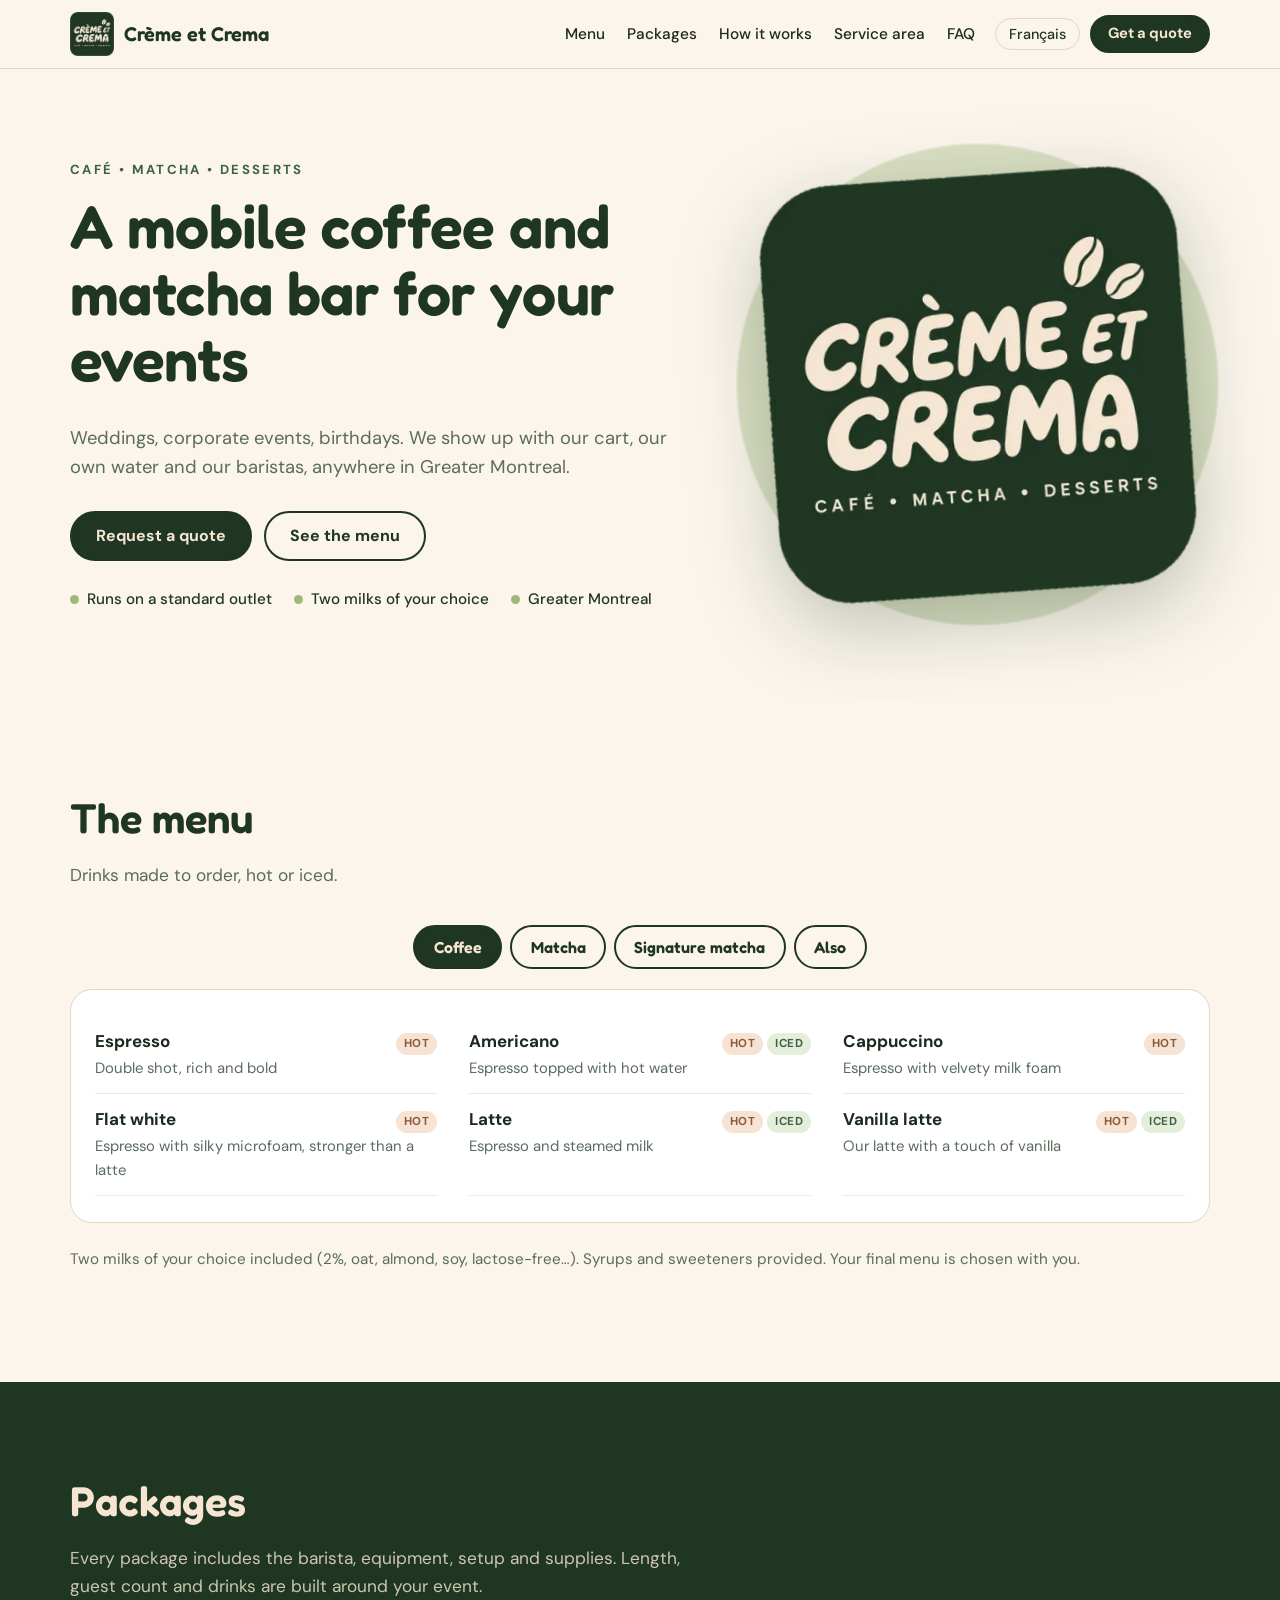
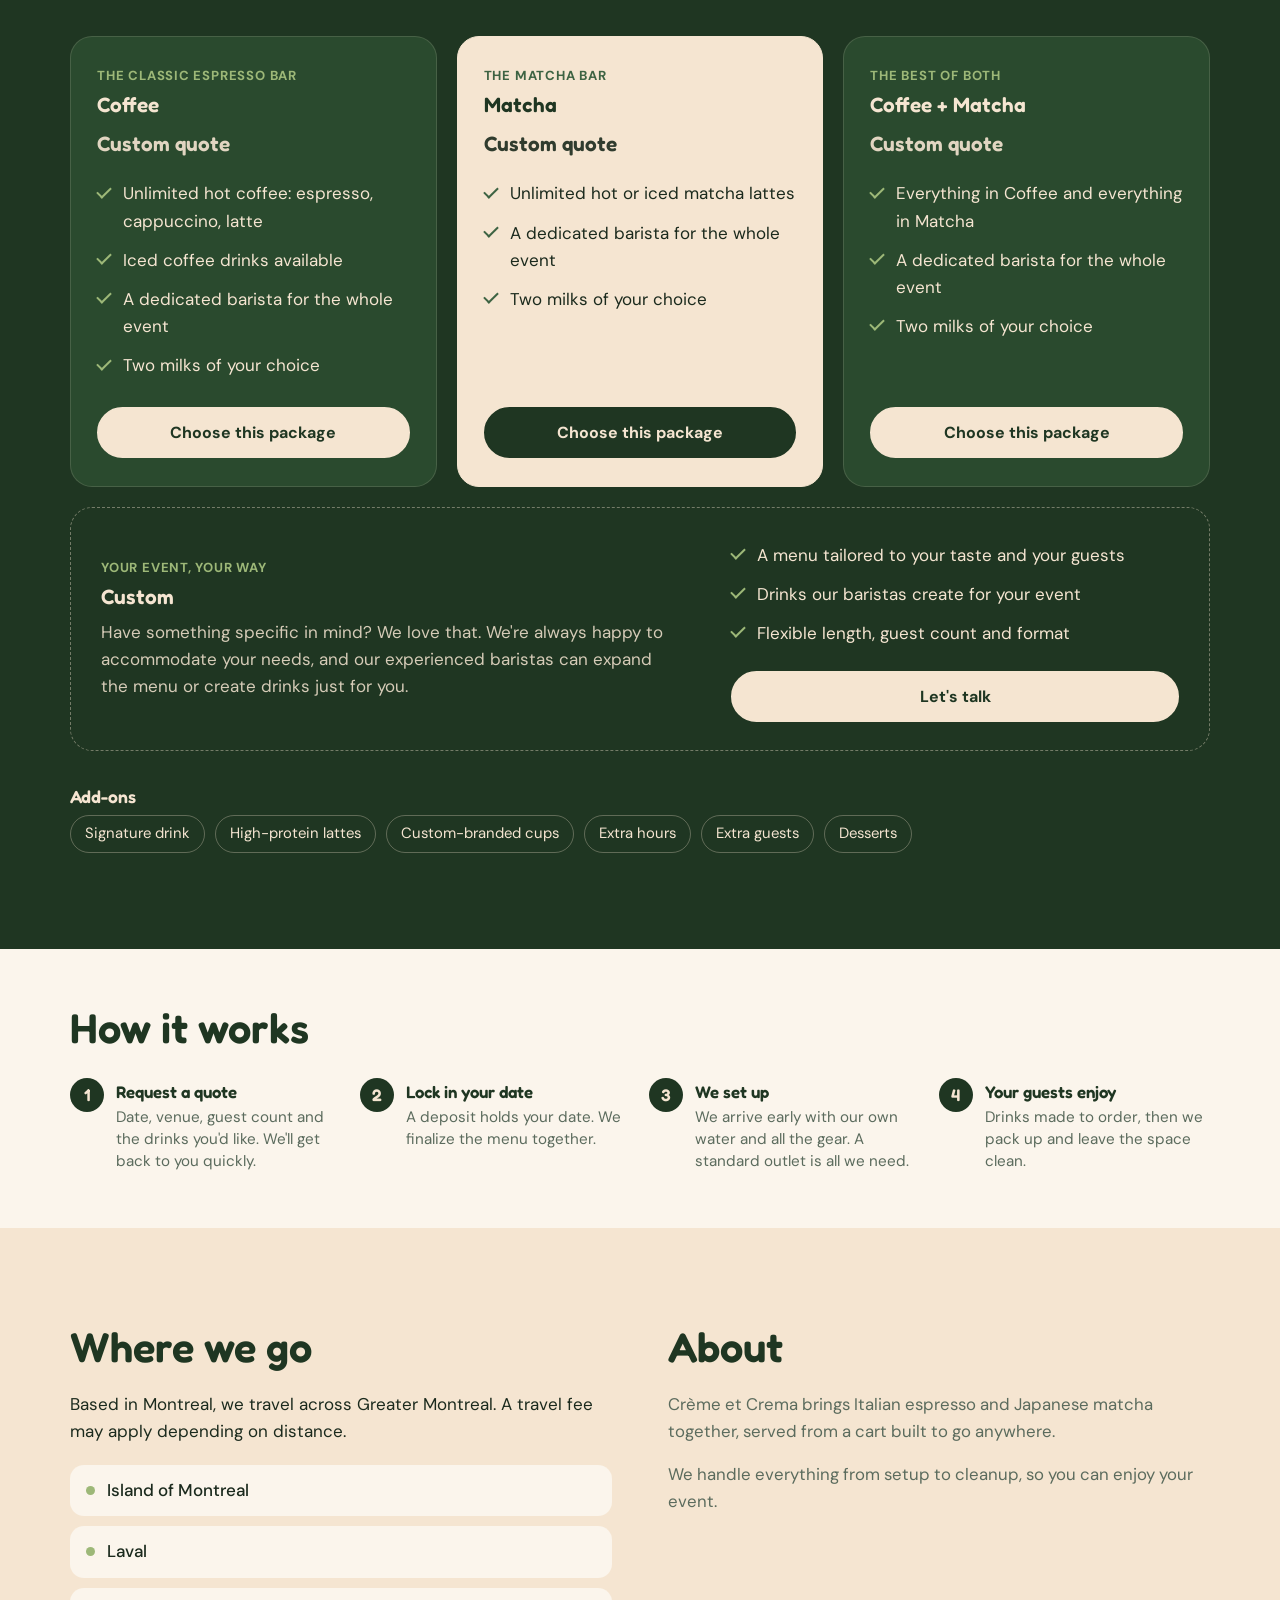
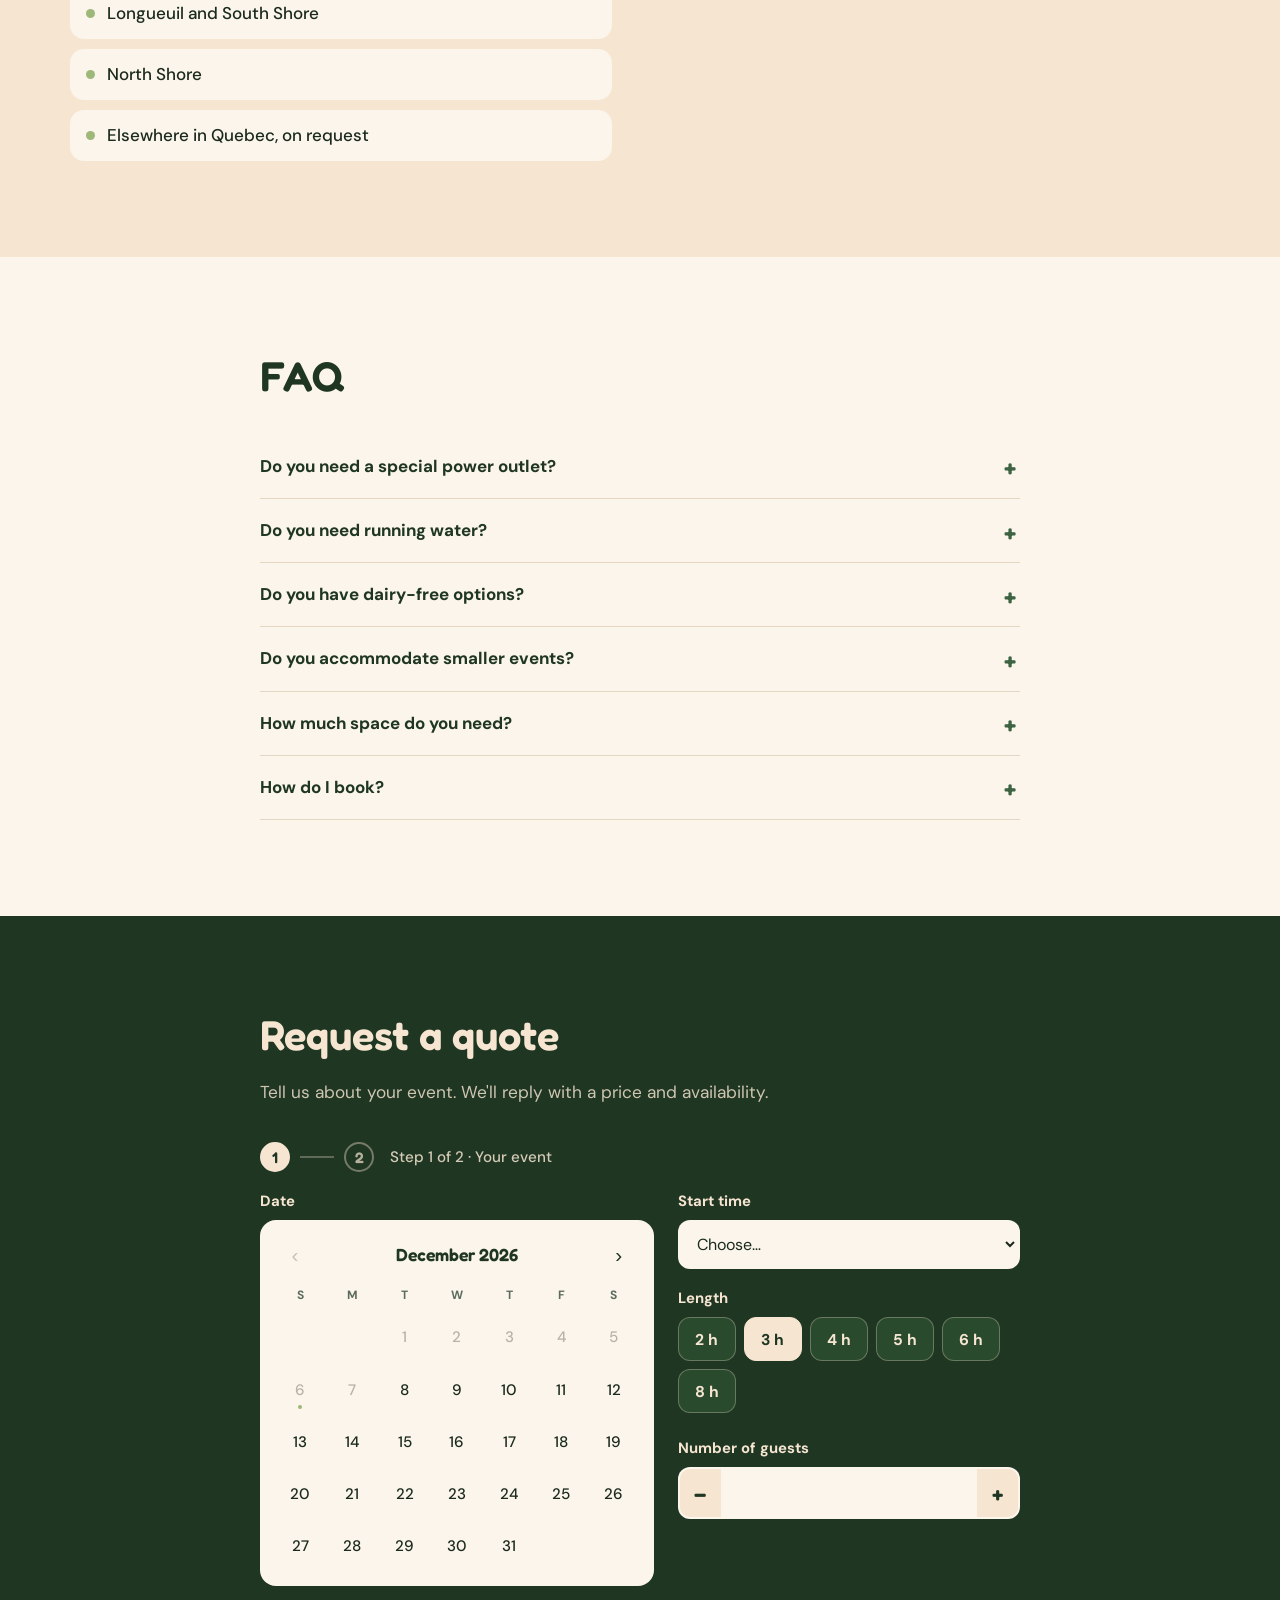
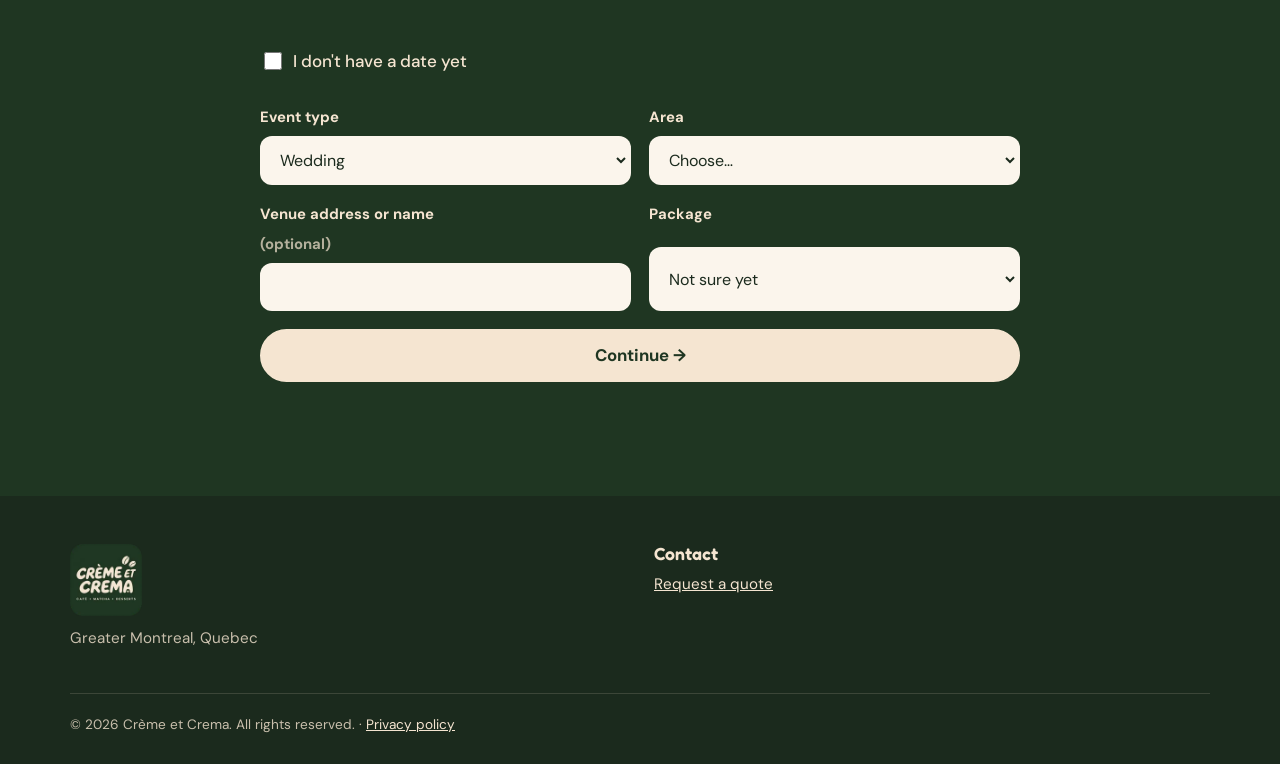
==== en/index.html @ 8514e706 "Crème et Crema website (source 9ebf425)" ====
<!doctype html>
<html lang="en" translate="no"><head>
  <meta charset="utf-8">
  <meta name="google" content="notranslate">
  <meta name="viewport" content="width=device-width, initial-scale=1">
  <title>Mobile Coffee &amp; Matcha Catering Montreal | Crème et Crema</title>
  <meta name="description" content="Mobile coffee and matcha bar for weddings, corporate events and parties across Greater Montreal.">
  <meta name="theme-color" content="#1F3622">
  <link rel="icon" type="image/png" href="../assets/img/favicon.png">
  <link rel="apple-touch-icon" href="../assets/img/apple-touch-icon.png">
  <link rel="manifest" href="../site.webmanifest">
  <!-- seo:start (filled in by tools/build.mjs) -->
  <link rel="canonical" href="https://cremeetcrema.ca/en/">
  <link rel="alternate" hreflang="fr-CA" href="https://cremeetcrema.ca/">
  <link rel="alternate" hreflang="en-CA" href="https://cremeetcrema.ca/en/">
  <link rel="alternate" hreflang="x-default" href="https://cremeetcrema.ca/">
  <meta property="og:type" content="website">
  <meta property="og:site_name" content="Crème et Crema">
  <meta property="og:url" content="https://cremeetcrema.ca/en/">
  <meta property="og:title" content="Mobile Coffee &amp; Matcha Catering Montreal | Crème et Crema">
  <meta property="og:description" content="Mobile coffee and matcha bar for weddings, corporate events and parties across Greater Montreal.">
  <meta property="og:image" content="https://cremeetcrema.ca/assets/img/og-image.jpg">
  <meta property="og:locale" content="en_CA">
  <meta property="og:locale:alternate" content="fr_CA">
  <meta name="twitter:card" content="summary_large_image">
  <script type="application/ld+json">{"@context":"https://schema.org","@type":"FoodEstablishment","name":"Crème et Crema","url":"https://cremeetcrema.ca/en/","logo":"https://cremeetcrema.ca/assets/img/logo-512.png","image":"https://cremeetcrema.ca/assets/img/og-image.jpg","description":"Mobile coffee and matcha bar for weddings, corporate events and parties across Greater Montreal.","servesCuisine":["Coffee","Matcha"],"areaServed":{"@type":"City","name":"Montréal"},"inLanguage":"en-CA"}</script>
  <!-- seo:end -->
  <link rel="preconnect" href="https://fonts.googleapis.com">
  <link rel="preconnect" href="https://fonts.gstatic.com" crossorigin="">
  <link href="https://fonts.googleapis.com/css2?family=Fredoka:wght@500;600;700&amp;family=DM+Sans:opsz,wght@9..40,400;9..40,500;9..40,700&amp;display=swap" rel="stylesheet">
  <link rel="stylesheet" href="../assets/css/style.css?v=20261108-8">
</head>
<body>
  <a class="skip" href="#main" data-i18n="skip">Skip to content</a>

  <header class="site-header" id="top">
    <div class="wrap header-inner">
      <a href="#top" class="brand" aria-label="Crème et Crema">
        <img src="../assets/img/logo-96.webp" alt="" width="44" height="44">
        <span class="brand-name">Crème et Crema</span>
      </a>
      <nav class="nav" id="nav" aria-label="Navigation">
        <a href="#menu" data-i18n="nav.menu">Menu</a>
        <a href="#forfaits" data-i18n="nav.packages">Packages</a>
        <a href="#fonctionnement" data-i18n="nav.how">How it works</a>
        <a href="#secteurs" data-i18n="nav.area">Service area</a>
        <a href="#faq" data-i18n="nav.faq">FAQ</a>
      </nav>
      <div class="header-actions">
        <a class="lang-btn" id="langBtn" href="../" hreflang="fr" lang="fr" data-i18n="lang.switch">Français</a>
        <a href="#soumission" class="btn btn-small" data-i18n="nav.quote">Get a quote</a>
        <button class="nav-toggle" type="button" id="navToggle" aria-expanded="false" aria-controls="nav">
          <span class="sr" data-i18n="nav.open">Open menu</span>
          <span class="bar"></span><span class="bar"></span><span class="bar"></span>
        </button>
      </div>
    </div>
  </header>

  <main id="main">
    <section class="hero">
      <div class="wrap hero-inner">
        <div class="hero-copy">
          <p class="eyebrow" data-i18n="hero.eyebrow">Café • Matcha • Desserts</p>
          <h1 data-i18n="hero.title">A mobile coffee and matcha bar for your events</h1>
          <p class="lead" data-i18n="hero.lead">Weddings, corporate events, birthdays. We show up with our cart, our own water and our baristas, anywhere in Greater Montreal.</p>
          <div class="hero-ctas">
            <a href="#soumission" class="btn" data-i18n="hero.cta">Request a quote</a>
            <a href="#menu" class="btn btn-ghost" data-i18n="hero.cta2">See the menu</a>
          </div>
          <ul class="badges">
            <li><span class="dot" aria-hidden="true"></span><span data-i18n="hero.b1">Runs on a standard outlet</span></li>
            <li><span class="dot" aria-hidden="true"></span><span data-i18n="hero.b2">Two milks of your choice</span></li>
            <li><span class="dot" aria-hidden="true"></span><span data-i18n="hero.b3">Greater Montreal</span></li>
          </ul>
        </div>
        <div class="hero-art" aria-hidden="true">
          <div class="halo"></div>
          <img src="../assets/img/logo-840.webp" srcset="../assets/img/logo-480.webp 480w, ../assets/img/logo-840.webp 840w" sizes="(max-width: 820px) 60vw, 420px" alt="" width="420" height="420" fetchpriority="high">
        </div>
      </div>
    </section>

    <section class="section" id="menu">
      <div class="wrap">
        <header class="section-head">
          <h2 data-i18n="menu.title">The menu</h2>
          <p data-i18n="menu.lead">Drinks made to order, hot or iced.</p>
        </header>
        <div class="tabs" id="menuTabs" role="tablist" aria-label="Menu categories"><button type="button" class="tab active" role="tab" id="tab-coffee" aria-selected="true" aria-controls="panel-coffee" tabindex="0">Coffee</button><button type="button" class="tab" role="tab" id="tab-matcha" aria-selected="false" aria-controls="panel-matcha" tabindex="-1">Matcha</button><button type="button" class="tab" role="tab" id="tab-signature" aria-selected="false" aria-controls="panel-signature" tabindex="-1">Signature matcha</button><button type="button" class="tab" role="tab" id="tab-more" aria-selected="false" aria-controls="panel-more" tabindex="-1">Also</button></div>
        <div class="menu-grid" id="menuGrid"><div class="menu-card panel" id="panel-coffee" role="tabpanel" aria-labelledby="tab-coffee"><ul><li><div class="item-top"><span class="item-name">Espresso</span><span class="tags"><span class="tag tag-hot">Hot</span></span></div><p class="item-desc">Double shot, rich and bold</p></li><li><div class="item-top"><span class="item-name">Americano</span><span class="tags"><span class="tag tag-hot">Hot</span><span class="tag tag-iced">Iced</span></span></div><p class="item-desc">Espresso topped with hot water</p></li><li><div class="item-top"><span class="item-name">Cappuccino</span><span class="tags"><span class="tag tag-hot">Hot</span></span></div><p class="item-desc">Espresso with velvety milk foam</p></li><li><div class="item-top"><span class="item-name">Flat white</span><span class="tags"><span class="tag tag-hot">Hot</span></span></div><p class="item-desc">Espresso with silky microfoam, stronger than a latte</p></li><li><div class="item-top"><span class="item-name">Latte</span><span class="tags"><span class="tag tag-hot">Hot</span><span class="tag tag-iced">Iced</span></span></div><p class="item-desc">Espresso and steamed milk</p></li><li><div class="item-top"><span class="item-name">Vanilla latte</span><span class="tags"><span class="tag tag-hot">Hot</span><span class="tag tag-iced">Iced</span></span></div><p class="item-desc">Our latte with a touch of vanilla</p></li></ul></div><div class="menu-card panel" id="panel-matcha" role="tabpanel" aria-labelledby="tab-matcha" hidden=""><ul><li><div class="item-top"><span class="item-name">Traditional matcha</span><span class="tags"><span class="tag tag-hot">Hot</span></span></div><p class="item-desc">Whisked with a bamboo chasen, no milk</p></li><li><div class="item-top"><span class="item-name">Matcha latte</span><span class="tags"><span class="tag tag-hot">Hot</span><span class="tag tag-iced">Iced</span></span></div><p class="item-desc">Whisked matcha with your choice of milk</p></li></ul></div><div class="menu-card signature panel" id="panel-signature" role="tabpanel" aria-labelledby="tab-signature" hidden=""><ul><li><div class="item-top"><span class="item-name">Strawberry matcha</span><span class="tags"><span class="tag tag-iced">Iced</span></span></div><p class="item-desc">House strawberry purée, milk and matcha in layers</p></li><li><div class="item-top"><span class="item-name">Maple sea salt</span><span class="tags"><span class="tag tag-hot">Hot</span><span class="tag tag-iced">Iced</span></span></div><p class="item-desc">Quebec maple syrup and a pinch of fleur de sel</p></li><li><div class="item-top"><span class="item-name">Vanilla matcha</span><span class="tags"><span class="tag tag-iced">Iced</span></span></div><p class="item-desc">Soft and creamy</p></li><li><div class="item-top"><span class="item-name">Coconut matcha</span><span class="tags"><span class="tag tag-iced">Iced</span></span></div><p class="item-desc">A tropical twist</p></li></ul></div><div class="menu-card panel" id="panel-more" role="tabpanel" aria-labelledby="tab-more" hidden=""><ul><li><div class="item-top"><span class="item-name">Teas</span><span class="tags"><span class="tag tag-hot">Hot</span></span></div><p class="item-desc">A selection of teas and herbal teas</p></li><li><div class="item-top"><span class="item-name">Hot chocolate</span><span class="tags"><span class="tag tag-hot">Hot</span></span></div><p class="item-desc">For kids and grown-ups</p></li><li><div class="item-top"><span class="item-name">Desserts</span><span class="tags"></span></div><p class="item-desc">Seasonal sweet bites, on request</p></li></ul></div></div>
        <p class="note" id="menuNote">Two milks of your choice included (2%, oat, almond, soy, lactose-free…). Syrups and sweeteners provided. Your final menu is chosen with you.</p>
        <noscript><p class="note" data-i18n="noscript">Activez JavaScript pour voir le menu et le formulaire.</p></noscript>
      </div>
    </section>

    <section class="section section-green" id="forfaits">
      <div class="wrap">
        <header class="section-head">
          <h2 data-i18n="packages.title">Packages</h2>
          <p id="packagesLead">Every package includes the barista, equipment, setup and supplies. Length, guest count and drinks are built around your event.</p>
        </header>
        <div class="packages" id="packages"><article class="package"><p class="tagline">The classic espresso bar</p><h3>Coffee</h3><p class="price price-quote">Custom quote</p><ul><li>Unlimited hot coffee: espresso, cappuccino, latte</li><li>Iced coffee drinks available</li><li>A dedicated barista for the whole event</li><li>Two milks of your choice</li></ul><a class="btn" href="#soumission" data-package="coffee">Choose this package</a></article><article class="package featured"><p class="tagline">The matcha bar</p><h3>Matcha</h3><p class="price price-quote">Custom quote</p><ul><li>Unlimited hot or iced matcha lattes</li><li>A dedicated barista for the whole event</li><li>Two milks of your choice</li></ul><a class="btn" href="#soumission" data-package="matcha">Choose this package</a></article><article class="package"><p class="tagline">The best of both</p><h3>Coffee + Matcha</h3><p class="price price-quote">Custom quote</p><ul><li>Everything in Coffee and everything in Matcha</li><li>A dedicated barista for the whole event</li><li>Two milks of your choice</li></ul><a class="btn" href="#soumission" data-package="both">Choose this package</a></article></div>
        <div class="pkg-dots" id="pkgDots"><button type="button" class="dot-btn active" aria-label="Package 1"></button><button type="button" class="dot-btn" aria-label="Package 2"></button><button type="button" class="dot-btn" aria-label="Package 3"></button></div>
        <div id="pkgCustom"><article class="package-custom"><div class="pc-text"><p class="tagline">Your event, your way</p><h3>Custom</h3><p class="pkg-desc">Have something specific in mind? We love that. We're always happy to accommodate your needs, and our experienced baristas can expand the menu or create drinks just for you.</p></div><div class="pc-side"><ul><li>A menu tailored to your taste and your guests</li><li>Drinks our baristas create for your event</li><li>Flexible length, guest count and format</li></ul><a class="btn" href="#soumission" data-package="custom">Let's talk</a></div></article></div>
        <div class="extras">
          <h3 data-i18n="packages.extras">Add-ons</h3>
          <ul id="extras"><li>Signature drink</li><li>High-protein lattes</li><li>Custom-branded cups</li><li>Extra hours</li><li>Extra guests</li><li>Desserts</li></ul>
        </div>
      </div>
    </section>

    <section class="section" id="fonctionnement">
      <div class="wrap">
        <header class="section-head"><h2 data-i18n="how.title">How it works</h2></header>
        <ol class="steps" id="steps"><li><h3>Request a quote</h3><p>Date, venue, guest count and the drinks you'd like. We'll get back to you quickly.</p></li><li><h3>Lock in your date</h3><p>A deposit holds your date. We finalize the menu together.</p></li><li><h3>We set up</h3><p>We arrive early with our own water and all the gear. A standard outlet is all we need.</p></li><li><h3>Your guests enjoy</h3><p>Drinks made to order, then we pack up and leave the space clean.</p></li></ol>
      </div>
    </section>

    <section class="section section-soft" id="galerie" hidden="">
      <div class="wrap">
        <header class="section-head" id="galleryHead"></header>
        <div class="gallery" id="gallery"></div>
      </div>
    </section>

    <section class="section section-soft" id="secteurs">
      <div class="wrap two-col">
        <div>
          <h2 data-i18n="area.title">Where we go</h2>
          <p data-i18n="area.lead">Based in Montreal, we travel across Greater Montreal. A travel fee may apply depending on distance.</p>
          <ul class="areas" id="areas"><li><span class="dot" aria-hidden="true"></span><span>Island of Montreal</span></li><li><span class="dot" aria-hidden="true"></span><span>Laval</span></li><li><span class="dot" aria-hidden="true"></span><span>Longueuil and South Shore</span></li><li><span class="dot" aria-hidden="true"></span><span>North Shore</span></li><li><span class="dot" aria-hidden="true"></span><span>Elsewhere in Quebec, on request</span></li></ul>
        </div>
        <div class="about">
          <h2 data-i18n="about.title">About</h2>
          <p data-i18n="about.p1">Crème et Crema brings Italian espresso and Japanese matcha together, served from a cart built to go anywhere.</p>
          <p data-i18n="about.p2">We handle everything from setup to cleanup, so you can enjoy your event.</p>
        </div>
      </div>
    </section>

    <section class="section" id="faq">
      <div class="wrap narrow">
        <header class="section-head"><h2 data-i18n="faq.title">FAQ</h2></header>
        <div class="faq" id="faqList"><details><summary>Do you need a special power outlet?</summary><p>No. Our cart runs on a standard 120 V outlet. We bring our own heavy-duty extension cord.</p></details><details><summary>Do you need running water?</summary><p>No. We bring our own water and take our wastewater with us.</p></details><details><summary>Do you have dairy-free options?</summary><p>Yes. You choose your milks, and we can accommodate any type of milk based on your preferences (oat, almond, soy, lactose-free…).</p></details><details><summary>Do you accommodate smaller events?</summary><p>Absolutely! Whether it's an intimate gathering or a large celebration, we'd love to hear about it. Every event is quoted individually based on your needs, and minimum booking charges may apply.</p></details><details><summary>How much space do you need?</summary><p>A small spot indoors or under cover, near an outlet. We confirm the details with you before the event.</p></details><details><summary>How do I book?</summary><p>Fill out the quote form. A deposit confirms your date.</p></details></div>
      </div>
    </section>

    <section class="section section-green" id="soumission">
      <div class="wrap narrow">
        <header class="section-head">
          <h2 data-i18n="quote.title">Request a quote</h2>
          <p data-i18n="quote.lead">Tell us about your event. We'll reply with a price and availability.</p>
        </header>

        <form class="quote" id="quoteForm" novalidate="">
          <input type="text" name="_gotcha" class="hp" tabindex="-1" autocomplete="off" aria-hidden="true">

          <div class="form-steps" aria-hidden="true">
            <span class="fs-dot active" data-for="1">1</span><span class="fs-line"></span><span class="fs-dot" data-for="2">2</span>
            <span class="fs-label" id="stepLabel">Step 1 of 2 · Your event</span>
          </div>

          <div class="form-step" data-step="1">
            <div class="when">
              <div class="field">
                <span id="calLabel" data-i18n="f.date">Date</span>
                <div class="cal" id="cal" role="group" aria-labelledby="calLabel"><div class="cal-head"><button type="button" class="cal-nav" aria-label="Previous month" disabled="">‹</button><span class="cal-title" aria-live="polite">November 2026</span><button type="button" class="cal-nav" aria-label="Next month">›</button></div><div class="cal-grid"><span class="cal-dow" aria-hidden="true">S</span><span class="cal-dow" aria-hidden="true">M</span><span class="cal-dow" aria-hidden="true">T</span><span class="cal-dow" aria-hidden="true">W</span><span class="cal-dow" aria-hidden="true">T</span><span class="cal-dow" aria-hidden="true">F</span><span class="cal-dow" aria-hidden="true">S</span><button type="button" class="cal-day" data-date="2026-11-01" aria-label="Sunday, November 1, 2026" disabled="">1</button><button type="button" class="cal-day" data-date="2026-11-02" aria-label="Monday, November 2, 2026" disabled="">2</button><button type="button" class="cal-day" data-date="2026-11-03" aria-label="Tuesday, November 3, 2026" disabled="">3</button><button type="button" class="cal-day" data-date="2026-11-04" aria-label="Wednesday, November 4, 2026" disabled="">4</button><button type="button" class="cal-day" data-date="2026-11-05" aria-label="Thursday, November 5, 2026" disabled="">5</button><button type="button" class="cal-day" data-date="2026-11-06" aria-label="Friday, November 6, 2026" disabled="">6</button><button type="button" class="cal-day" data-date="2026-11-07" aria-label="Saturday, November 7, 2026" disabled="">7</button><button type="button" class="cal-day today" data-date="2026-11-08" aria-label="Sunday, November 8, 2026" disabled="">8</button><button type="button" class="cal-day" data-date="2026-11-09" aria-label="Monday, November 9, 2026" disabled="">9</button><button type="button" class="cal-day" data-date="2026-11-10" aria-label="Tuesday, November 10, 2026">10</button><button type="button" class="cal-day" data-date="2026-11-11" aria-label="Wednesday, November 11, 2026">11</button><button type="button" class="cal-day" data-date="2026-11-12" aria-label="Thursday, November 12, 2026">12</button><button type="button" class="cal-day" data-date="2026-11-13" aria-label="Friday, November 13, 2026">13</button><button type="button" class="cal-day" data-date="2026-11-14" aria-label="Saturday, November 14, 2026">14</button><button type="button" class="cal-day" data-date="2026-11-15" aria-label="Sunday, November 15, 2026">15</button><button type="button" class="cal-day" data-date="2026-11-16" aria-label="Monday, November 16, 2026">16</button><button type="button" class="cal-day" data-date="2026-11-17" aria-label="Tuesday, November 17, 2026">17</button><button type="button" class="cal-day" data-date="2026-11-18" aria-label="Wednesday, November 18, 2026">18</button><button type="button" class="cal-day" data-date="2026-11-19" aria-label="Thursday, November 19, 2026">19</button><button type="button" class="cal-day" data-date="2026-11-20" aria-label="Friday, November 20, 2026">20</button><button type="button" class="cal-day" data-date="2026-11-21" aria-label="Saturday, November 21, 2026">21</button><button type="button" class="cal-day" data-date="2026-11-22" aria-label="Sunday, November 22, 2026">22</button><button type="button" class="cal-day" data-date="2026-11-23" aria-label="Monday, November 23, 2026">23</button><button type="button" class="cal-day" data-date="2026-11-24" aria-label="Tuesday, November 24, 2026">24</button><button type="button" class="cal-day" data-date="2026-11-25" aria-label="Wednesday, November 25, 2026">25</button><button type="button" class="cal-day" data-date="2026-11-26" aria-label="Thursday, November 26, 2026">26</button><button type="button" class="cal-day" data-date="2026-11-27" aria-label="Friday, November 27, 2026">27</button><button type="button" class="cal-day" data-date="2026-11-28" aria-label="Saturday, November 28, 2026">28</button><button type="button" class="cal-day" data-date="2026-11-29" aria-label="Sunday, November 29, 2026">29</button><button type="button" class="cal-day" data-date="2026-11-30" aria-label="Monday, November 30, 2026">30</button></div></div>
                <input type="hidden" name="date" value="">
                <p class="cal-picked" id="datePicked" aria-live="polite"></p>
                <label class="check-inline"><input type="checkbox" name="noDate" id="noDate"> <span data-i18n="f.nodate">I don't have a date yet</span></label>
              </div>
              <div class="when-side">
                <label class="field"><span data-i18n="f.time">Start time</span>
                  <select name="time" id="timeSelect" required=""><option value="">Choose…</option><option value="07:00">7:00 a.m.</option><option value="07:30">7:30 a.m.</option><option value="08:00">8:00 a.m.</option><option value="08:30">8:30 a.m.</option><option value="09:00">9:00 a.m.</option><option value="09:30">9:30 a.m.</option><option value="10:00">10:00 a.m.</option><option value="10:30">10:30 a.m.</option><option value="11:00">11:00 a.m.</option><option value="11:30">11:30 a.m.</option><option value="12:00">12:00 p.m.</option><option value="12:30">12:30 p.m.</option><option value="13:00">1:00 p.m.</option><option value="13:30">1:30 p.m.</option><option value="14:00">2:00 p.m.</option><option value="14:30">2:30 p.m.</option><option value="15:00">3:00 p.m.</option><option value="15:30">3:30 p.m.</option><option value="16:00">4:00 p.m.</option><option value="16:30">4:30 p.m.</option><option value="17:00">5:00 p.m.</option><option value="17:30">5:30 p.m.</option><option value="18:00">6:00 p.m.</option><option value="18:30">6:30 p.m.</option><option value="19:00">7:00 p.m.</option><option value="19:30">7:30 p.m.</option><option value="20:00">8:00 p.m.</option><option value="20:30">8:30 p.m.</option><option value="21:00">9:00 p.m.</option></select></label>
                <div class="field"><span id="hoursLabel" data-i18n="f.hours">Length</span>
                  <div class="seg" id="hoursChips" role="radiogroup" aria-labelledby="hoursLabel"><button type="button" role="radio" aria-checked="false">2 h</button><button type="button" role="radio" aria-checked="true">3 h</button><button type="button" role="radio" aria-checked="false">4 h</button><button type="button" role="radio" aria-checked="false">5 h</button><button type="button" role="radio" aria-checked="false">6 h</button><button type="button" role="radio" aria-checked="false">8 h</button></div>
                  <input type="hidden" name="hours" value="3">
                  <small class="hint" id="hoursHint"></small></div>
                <div class="field"><span id="guestsLabel" data-i18n="f.guests">Number of guests</span>
                  <div class="stepper">
                    <button type="button" class="step" data-step="-5" data-i18n-aria="f.guests.less" aria-label="Remove 5 guests">−</button>
                    <input name="guests" type="number" min="1" max="2000" inputmode="numeric" aria-labelledby="guestsLabel" required="">
                    <button type="button" class="step" data-step="5" data-i18n-aria="f.guests.more" aria-label="Add 5 guests">+</button>
                  </div>
                  <small class="hint" id="guestsHint"></small></div>
              </div>
            </div>

            <div class="grid-2">
              <label class="field"><span data-i18n="f.type">Event type</span>
                <select name="eventType" required="">
                  <option value="wedding" data-i18n="f.type.wedding">Wedding</option>
                  <option value="corporate" data-i18n="f.type.corporate">Corporate</option>
                  <option value="birthday" data-i18n="f.type.birthday">Birthday</option>
                  <option value="shower" data-i18n="f.type.shower">Shower / christening</option>
                  <option value="other" data-i18n="f.type.other">Other</option>
                </select></label>
              <label class="field"><span data-i18n="f.city">Area</span>
                <select name="area" required="">
                  <option value="" data-i18n="f.city.choose">Choose…</option>
                    <option value="unsure" data-i18n="f.city.unsure">Not decided yet</option>
                  <option value="montreal" data-zone="1" data-i18n="f.area.mtl">Island of Montreal</option>
                  <option value="laval" data-zone="2">Laval</option>
                  <option value="rive-sud" data-zone="2" data-i18n="f.area.south">Longueuil and South Shore</option>
                  <option value="rive-nord" data-zone="2" data-i18n="f.area.north">North Shore</option>
                  <option value="other" data-zone="3" data-i18n="f.city.other">Other (add it in the address)</option>
                </select></label>
              <label class="field"><span data-i18n="f.venue">Venue address or name</span> <span class="opt" data-i18n="f.optional">(optional)</span>
                <input name="venue" autocomplete="street-address"></label>
              <label class="field"><span data-i18n="f.package">Package</span>
                <select name="package" id="packageSelect"><option value="coffee">Coffee</option><option value="matcha">Matcha</option><option value="both">Coffee + Matcha</option><option value="custom">Custom</option><option value="unsure">Not sure yet</option></select></label>
            </div>
            <button class="btn btn-cream" type="button" id="nextBtn" data-i18n="f.next">Continue →</button>
          </div>

          <div class="form-step" data-step="2" hidden="">
            <fieldset class="field">
              <legend data-i18n="f.drinks">Drinks you'd like</legend>
              <div class="checks">
                <label><input type="checkbox" name="drinks" value="coffee" checked=""> <span data-i18n="f.d.coffee">Coffee</span></label>
                <label><input type="checkbox" name="drinks" value="matcha"> <span data-i18n="f.d.matcha">Matcha</span></label>
                <label><input type="checkbox" name="drinks" value="signature"> <span data-i18n="f.d.signature">Signature matcha</span></label>
                <label><input type="checkbox" name="drinks" value="tea"> <span data-i18n="f.d.tea">Tea and hot chocolate</span></label>
                <label><input type="checkbox" name="drinks" value="desserts"> <span data-i18n="f.d.desserts">Desserts</span></label>
              </div>
            </fieldset>

            <fieldset class="field">
              <legend data-i18n="f.indoor">The event is</legend>
              <div class="checks">
                <label><input type="radio" name="setting" value="indoor" checked=""> <span data-i18n="f.indoor.in">Indoors</span></label>
                <label><input type="radio" name="setting" value="outdoor"> <span data-i18n="f.indoor.out">Outdoors</span></label>
                <label><input type="radio" name="setting" value="unsure"> <span data-i18n="f.indoor.unsure">Not sure yet</span></label>
              </div>
            </fieldset>

            <div class="grid-2">
              <label class="field"><span data-i18n="f.name">Full name</span>
                <input name="name" required="" autocomplete="name"></label>
              <label class="field"><span data-i18n="f.email">Email</span>
                <input name="email" type="email" required="" autocomplete="email"></label>
              <label class="field"><span data-i18n="f.phone">Phone</span> <span class="opt" data-i18n="f.optional">(optional)</span>
                <input name="phone" type="tel" autocomplete="tel" inputmode="tel" maxlength="20" placeholder="(514) 555-1234">
                <small class="hint" id="phoneHint" aria-live="polite"></small></label>
            </div>

            <label class="field"><span data-i18n="f.message">Other details</span> <span class="opt" data-i18n="f.optional">(optional)</span>
              <textarea name="message" rows="3" data-i18n-ph="f.message.ph" placeholder="Theme, allergies, schedule, questions…"></textarea></label>

            <div class="estimate" id="estimate" hidden="">
              <span data-i18n="f.estimate">Estimate</span>
              <strong id="estimateValue"></strong>
              <small data-i18n="f.estimate.note">Before tax. Final price confirmed in your quote.</small>
            </div>

            <label class="consent"><input type="checkbox" name="consent" required="">
              <span><span data-i18n="f.consent">I agree that my information is used to reply to my request.</span> <a href="../privacy.html?lang=en" data-i18n="f.privacy">Privacy policy</a></span></label>

            <div class="form-actions">
              <button class="btn btn-ghost-cream" type="button" id="backBtn" data-i18n="f.back">← Back</button>
              <button class="btn btn-cream" type="submit" id="submitBtn" data-i18n="f.submit">Send my request</button>
            </div>
          </div>
          <div class="form-status" id="formStatus" role="status" aria-live="polite"></div>
        </form>
      </div>
    </section>
  </main>

  <footer class="site-footer">
    <div class="wrap footer-inner">
      <div class="footer-brand">
        <img src="../assets/img/logo-160.webp" alt="Crème et Crema" width="72" height="72" loading="lazy">
        <p data-i18n="footer.area">Greater Montreal, Quebec</p>
      </div>
      <div class="footer-contact" id="contact">
        <h3 data-i18n="contact.title">Contact</h3>
        <ul id="contactList"><li><a href="#soumission">Request a quote</a></li></ul>
      </div>
      <p class="footer-legal">© <span id="year">2026</span> Crème et Crema. <span data-i18n="footer.rights">All rights reserved.</span>
        · <a href="../privacy.html?lang=en" data-i18n="f.privacy">Privacy policy</a></p>
    </div>
  </footer>

  <script src="../assets/js/config.js?v=20261108-8"></script>
  <script src="../assets/js/content.js?v=20261108-8"></script>
  <script src="../assets/js/i18n.js?v=20261108-8"></script>
  <script src="../assets/js/main.js?v=20261108-8"></script>















</body></html>
---- assets/css/style.css ----
/* Crème et Crema — colours taken from the logo */
:root {
  --green: #1F3622;
  --green-2: #2A4A2E;
  --green-3: #3D6343;
  --matcha: #9DB878;
  --cream: #F5E5D1;
  --cream-2: #FBF5EC;
  --bean: #8A5A3B;
  --ink: #1B2A1D;
  --muted: #5B6B5D;
  --line: #E5D6C2;
  --radius: 22px;
  --shadow: 0 10px 30px rgba(31, 54, 34, .10);
  --display: "Fredoka", "Trebuchet MS", system-ui, sans-serif;
  --body: "DM Sans", system-ui, -apple-system, "Segoe UI", sans-serif;
  color-scheme: light;
}

*, *::before, *::after { box-sizing: border-box; }
[hidden] { display: none !important; }
html { scroll-behavior: smooth; scroll-padding-top: 84px; -webkit-text-size-adjust: 100%; }
body { margin: 0; font-family: var(--body); font-size: 17px; line-height: 1.6; color: var(--ink); background: var(--cream-2); }
img { max-width: 100%; height: auto; display: block; }
a { color: var(--green-3); }
h1, h2, h3 { font-family: var(--display); color: var(--green); line-height: 1.1; margin: 0 0 .5em; font-weight: 600; }
h1 { font-size: clamp(2.2rem, 5.4vw, 3.8rem); letter-spacing: -.01em; }
h2 { font-size: clamp(1.8rem, 3.6vw, 2.6rem); }
h3 { font-size: 1.3rem; }
p { margin: 0 0 1em; }

.wrap { width: min(1140px, 100% - 32px); margin-inline: auto; }
.narrow { width: min(760px, 100% - 32px); }
.sr, .hp { position: absolute !important; width: 1px; height: 1px; overflow: hidden; clip: rect(0 0 0 0); white-space: nowrap; }
.skip { position: absolute; left: -999px; top: 8px; background: var(--green); color: var(--cream); padding: 8px 14px; border-radius: 10px; z-index: 100; }
.skip:focus { left: 8px; }
:focus-visible { outline: 3px solid var(--matcha); outline-offset: 2px; }

/* Buttons */
.btn { display: inline-flex; align-items: center; justify-content: center; gap: .5em; padding: .85em 1.5em; border-radius: 999px; border: 2px solid var(--green); background: var(--green); color: var(--cream); font-weight: 700; text-decoration: none; cursor: pointer; font: 700 1rem/1.2 var(--body); transition: transform .15s ease, background .15s ease; }
.btn:hover { transform: translateY(-1px); background: var(--green-2); }
.btn-ghost { background: transparent; color: var(--green); }
.btn-ghost:hover { background: rgba(31, 54, 34, .06); }
.btn-small { padding: .55em 1.1em; font-size: .92rem; }
.btn-cream { background: var(--cream); color: var(--green); border-color: var(--cream); width: 100%; font-size: 1.05rem; }
.btn-cream:hover { background: #fff; }
.btn[disabled] { opacity: .6; cursor: wait; transform: none; }

/* Header */
.site-header { position: sticky; top: 0; z-index: 50; background: rgba(251, 245, 236, .92); backdrop-filter: saturate(1.2) blur(10px); border-bottom: 1px solid var(--line); }
.header-inner { display: flex; align-items: center; gap: 20px; min-height: 68px; }
.brand { display: flex; align-items: center; gap: 10px; text-decoration: none; }
.brand img { width: 44px; height: 44px; }
.brand-name { font-family: var(--display); font-weight: 600; font-size: 1.25rem; color: var(--green); white-space: nowrap; }
.nav { display: flex; gap: 22px; margin-left: auto; }
.nav a { color: var(--ink); text-decoration: none; font-weight: 500; font-size: .96rem; }
.nav a:hover { color: var(--green-3); }
.header-actions { display: flex; align-items: center; gap: 10px; }
.lang-btn { display: inline-block; text-decoration: none; background: none; border: 1.5px solid var(--line); border-radius: 999px; padding: .45em .9em; font: 500 .9rem var(--body); color: var(--green); cursor: pointer; }
.lang-btn:hover { border-color: var(--green); }
.nav-toggle { display: none; background: none; border: 0; padding: 8px; cursor: pointer; }
.nav-toggle .bar { display: block; width: 24px; height: 2.5px; background: var(--green); border-radius: 2px; margin: 4.5px 0; transition: transform .2s; }

@media (max-width: 920px) {
  .nav { position: fixed; inset: 68px 0 auto 0; flex-direction: column; gap: 0; background: var(--cream-2); border-bottom: 1px solid var(--line); padding: 8px 16px 16px; transform: translateY(-120%); transition: transform .25s ease; margin: 0; }
  .nav.open { transform: translateY(0); box-shadow: var(--shadow); }
  .nav a { padding: 12px 4px; border-bottom: 1px solid var(--line); font-size: 1.05rem; }
  .nav-toggle { display: block; }
  .header-actions { margin-left: auto; }
}
@media (max-width: 520px) {
  .brand-name { display: none; }
  .header-actions .btn-small { display: none; }
}

/* Hero */
.hero { padding: clamp(40px, 7vw, 96px) 0 clamp(48px, 7vw, 88px); overflow: hidden; }
.hero-inner { display: grid; grid-template-columns: 1.15fr .85fr; gap: 48px; align-items: center; }
.eyebrow { font-weight: 700; letter-spacing: .18em; text-transform: uppercase; font-size: .82rem; color: var(--green-3); margin-bottom: 1em; }
.lead { font-size: 1.15rem; color: var(--muted); max-width: 36em; }
.hero-ctas { display: flex; flex-wrap: wrap; gap: 12px; margin: 28px 0 26px; }
.badges { list-style: none; padding: 0; margin: 0; display: flex; flex-wrap: wrap; gap: 10px 22px; color: var(--green); font-weight: 500; font-size: .95rem; }
.badges li { display: flex; align-items: center; gap: 8px; }
.dot { width: 9px; height: 9px; border-radius: 50%; background: var(--matcha); }
.hero-copy { position: relative; z-index: 1; }
.hero-art { position: relative; display: grid; place-items: center; width: min(420px, 100%); justify-self: center; }
.hero-art img { position: relative; width: 100%; filter: drop-shadow(0 24px 40px rgba(31, 54, 34, .28)); transform: rotate(-4deg); }
.halo { position: absolute; width: 115%; aspect-ratio: 1; border-radius: 50%; background: radial-gradient(circle, var(--cream) 0 55%, transparent 56%), radial-gradient(circle, rgba(157, 184, 120, .35) 0 70%, transparent 71%); }
@media (max-width: 820px) {
  .hero-inner { grid-template-columns: 1fr; gap: 32px; }
  .hero-art { order: -1; }
  .hero-art { width: min(240px, 60vw); }
}

/* Sections */
.section { padding: clamp(56px, 8vw, 96px) 0; }
.section-soft { background: var(--cream); }
.section-green { background: var(--green); color: var(--cream); }
.section-green h2, .section-green h3 { color: var(--cream); }
.section-head { max-width: 640px; margin-bottom: 36px; }
.section-head p { color: var(--muted); font-size: 1.08rem; }
.section-green .section-head p { color: rgba(245, 229, 209, .82); }
.note { color: var(--muted); font-size: .95rem; margin-top: 24px; }

/* Menu */
.menu-grid { display: grid; grid-template-columns: repeat(auto-fit, minmax(240px, 1fr)); gap: 20px; }
.menu-card { background: #fff; border: 1px solid var(--line); border-radius: var(--radius); padding: 26px 24px; }
.menu-card h3 { display: flex; align-items: center; gap: 10px; padding-bottom: 12px; margin-bottom: 8px; border-bottom: 2px dashed var(--line); }
.menu-card ul { list-style: none; padding: 0; margin: 0; }
.menu-card li { padding: 12px 0; border-bottom: 1px solid #F1E7DA; }
.menu-card li:last-child { border-bottom: 0; }
.item-top { display: flex; justify-content: space-between; align-items: baseline; gap: 10px; }
.item-name { font-weight: 700; color: var(--ink); }
.item-desc { color: var(--muted); font-size: .93rem; margin: 2px 0 0; }
.tags { display: flex; gap: 4px; flex-shrink: 0; }
.tag { font-size: .72rem; font-weight: 700; letter-spacing: .04em; text-transform: uppercase; padding: 2px 8px; border-radius: 999px; }
.tag-hot { background: #F6E3D3; color: var(--bean); }
.tag-iced { background: #E4EEDB; color: var(--green-3); }
.menu-card.signature { background: var(--green); border-color: var(--green); }
.menu-card.signature h3 { color: var(--cream); border-color: rgba(245, 229, 209, .25); }
.menu-card.signature li { border-color: rgba(245, 229, 209, .14); }
.menu-card.signature .item-name { color: var(--cream); }
.menu-card.signature .item-desc { color: rgba(245, 229, 209, .75); }

/* Packages */
.packages { display: grid; grid-template-columns: repeat(3, 1fr); gap: 20px; }
.package { background: var(--green-2); border: 1.5px solid rgba(245, 229, 209, .14); border-radius: var(--radius); padding: 28px 26px; display: grid; grid-row: span 5; grid-template-rows: subgrid; row-gap: 0; }
.package.featured { background: var(--cream); color: var(--ink); border-color: var(--cream); }
.package.featured h3 { color: var(--green); }
.package h3, .package-custom h3 { margin: 0; }
.tagline { font-size: .82rem; font-weight: 700; letter-spacing: .06em; text-transform: uppercase; color: var(--matcha); margin: 0 0 8px; align-self: end; }
.package.featured .tagline { color: var(--green-3); }
.price { font-family: var(--display); font-size: 1.9rem; font-weight: 600; margin: 10px 0 14px; }
.price small { display: block; font-family: var(--body); font-size: .85rem; font-weight: 500; opacity: .75; }
.price-quote { font-size: 1.3rem; white-space: nowrap; opacity: .9; }
.package ul, .package-custom ul { padding: 0; margin: 0 0 22px; list-style: none; }
.package li, .package-custom li { padding: 6px 0 6px 26px; position: relative; }
.package li::before, .package-custom li::before { content: ""; position: absolute; left: 0; top: .72em; width: 14px; height: 8px; border-left: 2.5px solid var(--matcha); border-bottom: 2.5px solid var(--matcha); transform: rotate(-45deg); }
.package.featured li::before { border-color: var(--green-3); }
.package .btn, .package-custom .btn { background: var(--cream); color: var(--green); border-color: var(--cream); align-self: end; }
.package.featured .btn { background: var(--green); color: var(--cream); border-color: var(--green); }
.package-custom { margin-top: 20px; border: 1.5px dashed rgba(245, 229, 209, .4); border-radius: var(--radius); padding: 28px 30px; display: grid; grid-template-columns: 1.3fr 1fr; gap: 16px 48px; align-items: center; }
.pkg-desc { opacity: .85; margin: 10px 0 0; max-width: 52ch; }
.pc-side ul { margin-bottom: 18px; }
.pc-side .btn { width: 100%; }
@media (max-width: 980px) {
  .packages { grid-template-columns: 1fr 1fr 1fr; gap: 14px; }
  .package { padding: 24px 20px; }
}
@media (max-width: 820px) {
  .package-custom { grid-template-columns: 1fr; padding: 24px 22px; }
}
.extras { margin-top: 36px; }
.extras h3 { font-size: 1.1rem; }
.extras ul { display: flex; flex-wrap: wrap; gap: 10px; list-style: none; padding: 0; margin: 0; }
.extras li { border: 1.5px solid rgba(245, 229, 209, .3); border-radius: 999px; padding: 6px 14px; font-size: .93rem; }

/* Menu tabs */
.tabs { display: flex; gap: 8px; flex-wrap: wrap; justify-content: center; margin-bottom: 20px; }
.tab { font: 600 1rem var(--display); padding: .6em 1.15em; border-radius: 999px; border: 2px solid var(--green); background: transparent; color: var(--green); cursor: pointer; transition: background .15s, color .15s; }
.tab:hover { background: rgba(31, 54, 34, .06); }
.tab.active { background: var(--green); color: var(--cream); }
.tab:focus-visible { outline: 3px solid var(--matcha); outline-offset: 2px; }
.menu-grid:has(.panel) { display: block; }
.menu-card.panel ul { display: grid; grid-template-columns: repeat(auto-fill, minmax(280px, 1fr)); column-gap: 32px; }
.menu-card.panel li:last-child { border-bottom: 1px solid #F1E7DA; }
.menu-card.signature.panel li:last-child { border-color: rgba(245, 229, 209, .14); }
@media (max-width: 520px) { .tabs { flex-wrap: nowrap; overflow-x: auto; justify-content: flex-start; margin: 0 -16px 16px; padding: 0 16px 4px; scrollbar-width: none; } .tabs::-webkit-scrollbar { display: none; } .tab { flex: 0 0 auto; font-size: .95rem; } .menu-card.panel { padding: 8px 20px; } }

/* Package dots (phone) */
.pkg-dots { display: none; justify-content: center; gap: 0; margin-top: 6px; }
.dot-btn { min-width: 28px; height: 28px; padding: 0 2px; border: 0; background: none; cursor: pointer; display: grid; place-items: center; }
.dot-btn::before { content: ""; width: 9px; height: 9px; border-radius: 999px; background: rgba(245, 229, 209, .35); transition: width .2s, background .2s; }
.dot-btn.active::before { width: 24px; background: var(--cream); }
@media (max-width: 720px) {
  .packages { display: flex; overflow-x: auto; scroll-snap-type: x mandatory; gap: 14px; margin: 0 -16px; padding: 4px 16px 8px; scrollbar-width: none; -webkit-overflow-scrolling: touch; align-items: stretch; }
  .packages::-webkit-scrollbar { display: none; }
  .package { flex: 0 0 86%; scroll-snap-align: center; padding: 24px 22px; display: flex; flex-direction: column; }
  .package ul { flex: 1; }
  .package .btn, .package .tagline { align-self: stretch; }
  .pkg-dots { display: flex; }
}

/* Steps */
.steps { list-style: none; padding: 0; margin: 0; display: grid; grid-template-columns: repeat(4, 1fr); gap: 18px; counter-reset: step; }
.steps li { counter-increment: step; position: relative; padding-left: 46px; }
.steps li::before { content: counter(step); position: absolute; top: 0; left: 0; width: 34px; height: 34px; border-radius: 50%; display: grid; place-items: center; background: var(--green); color: var(--cream); font: 600 1.05rem var(--display); }
.steps h3 { font-size: 1.05rem; margin: 5px 0 .25em; }
.steps p { color: var(--muted); margin: 0; font-size: .95rem; line-height: 1.45; }
#fonctionnement.section { padding-top: 56px; padding-bottom: 56px; }
#fonctionnement .section-head { margin-bottom: 28px; }
@media (max-width: 920px) { .steps { grid-template-columns: 1fr 1fr; gap: 20px 18px; } }
@media (max-width: 520px) { .steps { grid-template-columns: 1fr; gap: 14px; } .steps p { font-size: .92rem; } }

/* Gallery */
.gallery { display: grid; grid-template-columns: repeat(auto-fill, minmax(220px, 1fr)); gap: 12px; }
.gallery img { border-radius: 16px; aspect-ratio: 4 / 5; object-fit: cover; width: 100%; }

/* Areas + about */
.two-col { display: grid; grid-template-columns: 1fr 1fr; gap: 56px; }
@media (max-width: 820px) { .two-col { grid-template-columns: 1fr; gap: 40px; } }
.areas { list-style: none; padding: 0; margin: 20px 0 0; display: grid; gap: 10px; }
.areas li { display: flex; align-items: center; gap: 12px; background: var(--cream-2); border-radius: 14px; padding: 12px 16px; font-weight: 500; }
.areas .zone { margin-left: auto; font-size: .78rem; color: var(--muted); font-weight: 500; }
.about p { color: var(--muted); font-size: 1.05rem; }

/* FAQ */
.faq details { border-bottom: 1px solid var(--line); }
.faq summary { list-style: none; cursor: pointer; padding: 18px 36px 18px 0; font-weight: 700; position: relative; color: var(--green); }
.faq summary::-webkit-details-marker { display: none; }
.faq summary::after { content: "+"; position: absolute; right: 4px; top: 50%; transform: translateY(-50%); font: 600 1.5rem var(--display); color: var(--green-3); transition: transform .2s; }
.faq details[open] summary::after { transform: translateY(-50%) rotate(45deg); }
.faq details p { color: var(--muted); padding-bottom: 16px; margin: 0; }

/* Quote form */
.quote { display: grid; gap: 18px; }
.grid-2 { display: grid; grid-template-columns: 1fr 1fr; gap: 18px; }
@media (max-width: 620px) { .grid-2 { grid-template-columns: 1fr; } }
.field { display: grid; gap: 6px; border: 0; padding: 0; margin: 0; min-width: 0; }
.field > span, .field legend { font-weight: 700; font-size: .93rem; color: var(--cream); padding: 0; }
.field input, .field select, .field textarea { width: 100%; font: 1rem var(--body); color: var(--ink); background: var(--cream-2); border: 2px solid transparent; border-radius: 12px; padding: .7em .85em; min-height: 48px; }
.field input:focus, .field select:focus, .field textarea:focus { border-color: var(--matcha); outline: none; }
.field .invalid, .field input.invalid, .field select.invalid { border-color: #E9A07B; }
.hint { color: #F2C6A8; font-size: .85rem; min-height: 0; }
.checks { display: flex; flex-wrap: wrap; gap: 10px; margin-top: 4px; }
.checks label { display: inline-flex; align-items: center; gap: 8px; background: var(--green-2); border: 1.5px solid rgba(245, 229, 209, .2); padding: 8px 14px; border-radius: 999px; cursor: pointer; font-size: .95rem; }
.checks input { accent-color: var(--matcha); width: 18px; height: 18px; }
/* When: calendar + time / duration / guests */
.when { display: grid; grid-template-columns: 1.15fr 1fr; gap: 18px 24px; align-items: start; }
.when-side { display: grid; gap: 18px; }
@media (max-width: 720px) { .when { grid-template-columns: 1fr; } }
.cal { background: var(--cream-2); color: var(--ink); border-radius: 16px; padding: 14px; border: 2px solid transparent; }
.cal.invalid { border-color: #E9A07B; }
.cal-head { display: flex; align-items: center; justify-content: space-between; margin-bottom: 8px; }
.cal-title { font: 600 1.1rem var(--display); color: var(--green); text-transform: capitalize; }
.cal-nav { width: 38px; height: 38px; border-radius: 50%; border: 0; background: transparent; color: var(--green); font-size: 1.3rem; cursor: pointer; }
.cal-nav:hover:not(:disabled) { background: var(--cream); }
.cal-nav:disabled { opacity: .25; cursor: default; }
.cal-grid { display: grid; grid-template-columns: repeat(7, 1fr); gap: 4px; }
.cal-dow { text-align: center; font-size: .75rem; font-weight: 700; color: var(--muted); text-transform: uppercase; padding: 4px 0; }
.cal-day { aspect-ratio: 1; min-height: 38px; border: 0; border-radius: 10px; background: transparent; font: 500 .95rem var(--body); color: var(--ink); cursor: pointer; position: relative; }
.cal-day:hover:not(:disabled) { background: var(--cream); }
.cal-day:disabled { color: #B9B2A6; cursor: default; }
.cal-day.full { text-decoration: line-through; }
.cal-day.today::after { content: ""; position: absolute; left: 50%; bottom: 5px; width: 4px; height: 4px; margin-left: -2px; border-radius: 50%; background: var(--matcha); }
.cal-day.sel { background: var(--green); color: var(--cream); font-weight: 700; }
.cal-picked { margin: 2px 0 0; font-weight: 700; color: var(--cream); min-height: 1.4em; }
.seg { display: flex; flex-wrap: wrap; gap: 8px; }
.seg button { min-width: 58px; min-height: 44px; padding: 0 14px; border-radius: 12px; border: 1.5px solid rgba(245, 229, 209, .3); background: var(--green-2); color: var(--cream); font: 700 .98rem var(--body); cursor: pointer; }
.seg button[aria-checked="true"] { background: var(--cream); color: var(--green); border-color: var(--cream); }
.stepper { display: flex; align-items: stretch; background: var(--cream-2); border-radius: 12px; overflow: hidden; border: 2px solid transparent; }
.stepper:focus-within { border-color: var(--matcha); }
.stepper .step { width: 52px; border: 0; background: var(--cream); color: var(--green); font: 600 1.4rem var(--display); cursor: pointer; }
.stepper .step:hover { background: #EFDCC4; }
.field .stepper input { border: 0; border-radius: 0; text-align: center; font-weight: 700; font-size: 1.1rem; -moz-appearance: textfield; }
.stepper input::-webkit-outer-spin-button, .stepper input::-webkit-inner-spin-button { -webkit-appearance: none; margin: 0; }

.consent { display: flex; gap: 10px; align-items: flex-start; font-size: .93rem; }
.consent input { accent-color: var(--matcha); width: 20px; height: 20px; margin-top: 2px; flex-shrink: 0; }
.consent a, .section-green a { color: var(--cream); }
.estimate { background: var(--green-2); border-radius: 16px; padding: 16px 20px; display: grid; gap: 2px; }
.estimate strong { font-family: var(--display); font-size: 1.8rem; color: var(--cream); font-weight: 600; }
.estimate small { opacity: .75; }
.form-steps { display: flex; align-items: center; gap: 10px; flex-wrap: wrap; }
.fs-dot { width: 30px; height: 30px; border-radius: 50%; display: grid; place-items: center; font: 600 .95rem var(--display); border: 2px solid rgba(245, 229, 209, .4); color: rgba(245, 229, 209, .7); }
.fs-dot.active { background: var(--cream); border-color: var(--cream); color: var(--green); }
.fs-line { width: 34px; height: 2px; background: rgba(245, 229, 209, .3); }
.fs-label { margin-left: 6px; font-weight: 500; color: rgba(245, 229, 209, .85); font-size: .95rem; }
.form-step { display: grid; gap: 18px; }
.form-actions { display: grid; grid-template-columns: auto 1fr; gap: 12px; }
.btn-ghost-cream { background: transparent; color: var(--cream); border-color: rgba(245, 229, 209, .5); }
.btn-ghost-cream:hover { background: rgba(245, 229, 209, .08); }
.check-inline { display: inline-flex; align-items: center; gap: 8px; margin-top: 10px; font-weight: 500; cursor: pointer; }
.check-inline input { width: 18px; height: 18px; accent-color: var(--matcha); }
.cal.off { opacity: .8; filter: saturate(.4); }
select:disabled { opacity: .5; }
.opt { font-weight: 400; opacity: .7; font-size: .9em; }
.form-status { font-weight: 500; }
.form-status.ok { background: var(--cream); color: var(--green); border-radius: 16px; padding: 18px 20px; }
.form-status.err { color: #F2C6A8; }
.form-status strong { display: block; font-family: var(--display); font-size: 1.4rem; }

/* Footer */
.site-footer { background: var(--ink); color: rgba(245, 229, 209, .8); padding: 48px 0 28px; font-size: .95rem; }
.footer-inner { display: grid; grid-template-columns: 1fr 1fr; gap: 28px; }
.footer-brand img { margin-bottom: 10px; }
.footer-contact h3 { color: var(--cream); font-size: 1.1rem; }
.footer-contact ul { list-style: none; padding: 0; margin: 0; display: grid; gap: 6px; }
.site-footer a { color: var(--cream); }
.footer-legal { grid-column: 1 / -1; border-top: 1px solid rgba(245, 229, 209, .15); padding-top: 20px; margin: 0; font-size: .85rem; }
@media (max-width: 620px) { .footer-inner { grid-template-columns: 1fr; } }

/* Simple pages (privacy, 404) */
.page { padding: 56px 0 80px; }
.page h1 { font-size: clamp(2rem, 4vw, 2.8rem); }
.page h2 { font-size: 1.4rem; margin-top: 1.6em; }
[data-lang-block] { display: none; }
html[lang="fr"] [data-lang-block="fr"], html[lang="en"] [data-lang-block="en"] { display: block; }

@media (prefers-reduced-motion: reduce) {
  html { scroll-behavior: auto; }
  * { transition: none !important; }
}
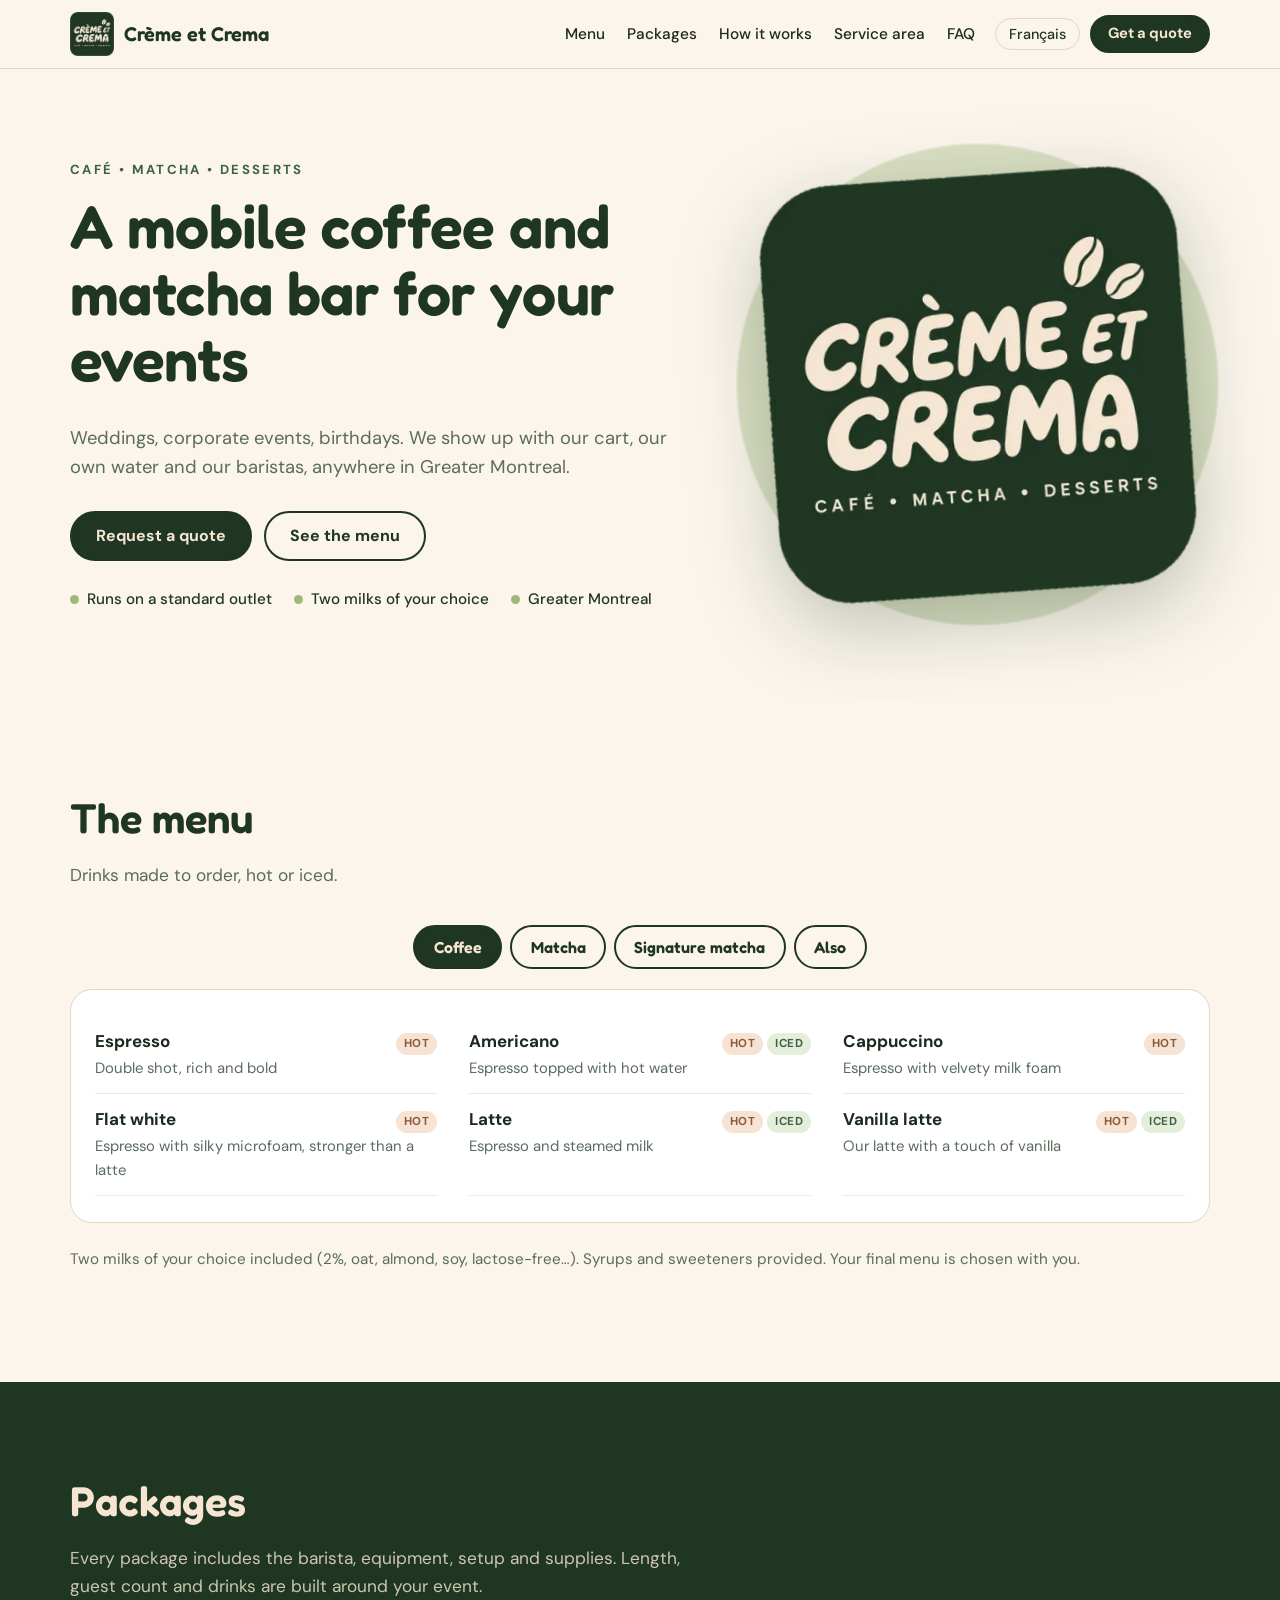
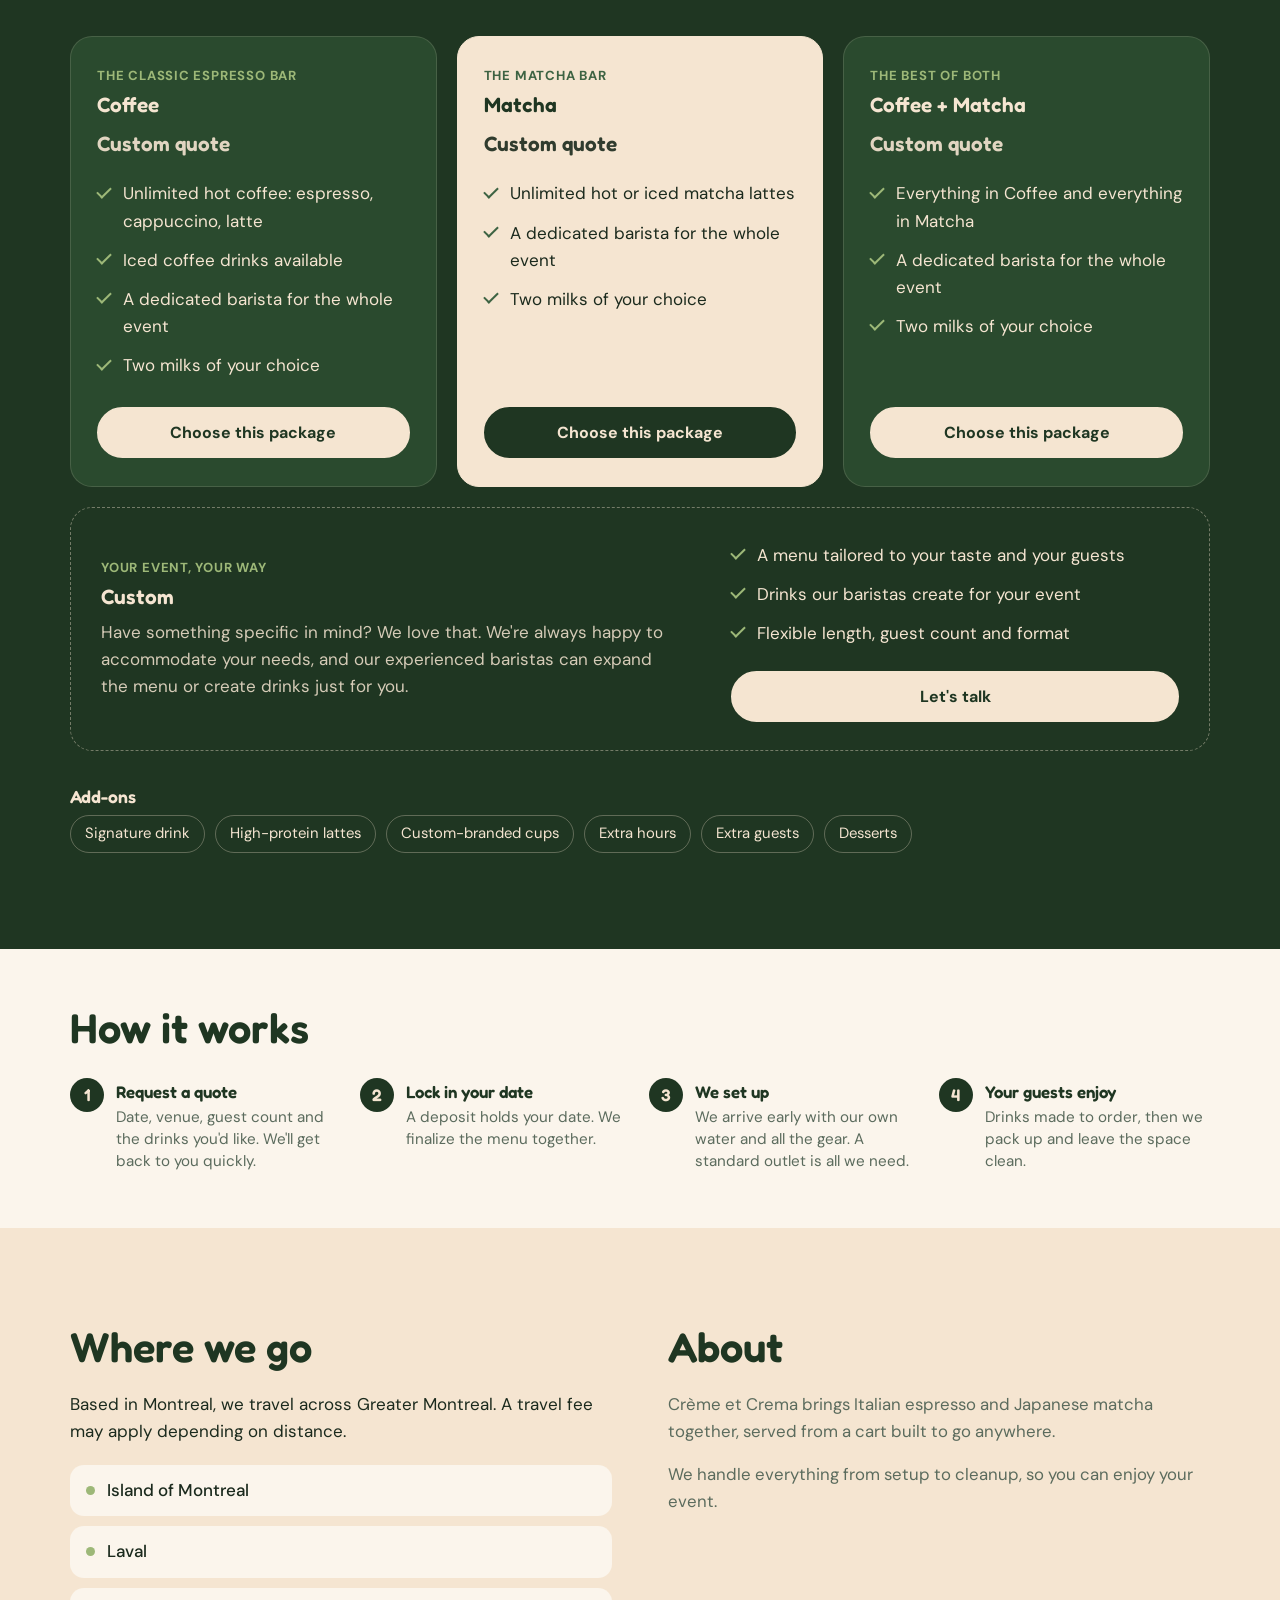
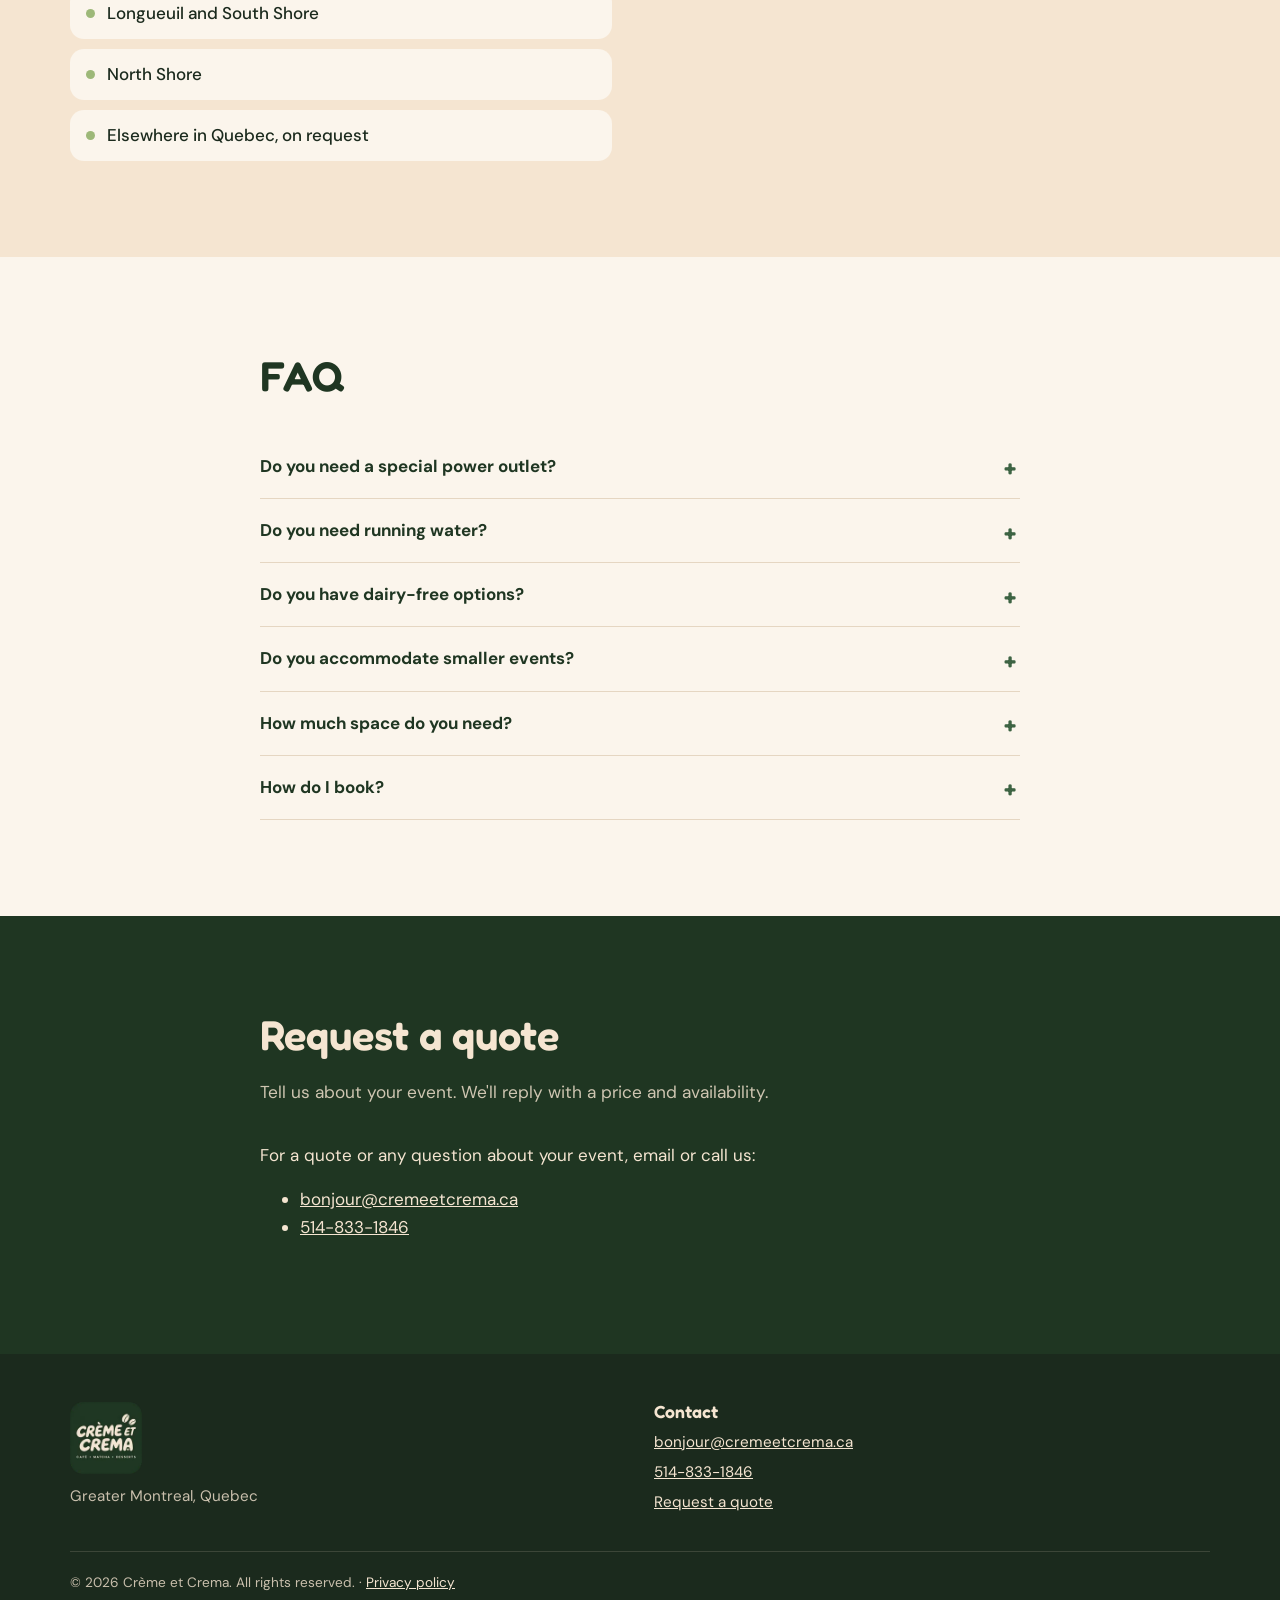
==== commit 354693b7: "Publish website (source 339d8c0)" ====
--- a/en/index.html
+++ b/en/index.html
@@ -23,7 +23,7 @@
   <meta property="og:locale" content="en_CA">
   <meta property="og:locale:alternate" content="fr_CA">
   <meta name="twitter:card" content="summary_large_image">
-  <script type="application/ld+json">{"@context":"https://schema.org","@type":"FoodEstablishment","name":"Crème et Crema","url":"https://cremeetcrema.ca/en/","logo":"https://cremeetcrema.ca/assets/img/logo-512.png","image":"https://cremeetcrema.ca/assets/img/og-image.jpg","description":"Mobile coffee and matcha bar for weddings, corporate events and parties across Greater Montreal.","servesCuisine":["Coffee","Matcha"],"areaServed":{"@type":"City","name":"Montréal"},"inLanguage":"en-CA"}</script>
+  <script type="application/ld+json">{"@context":"https://schema.org","@type":"FoodEstablishment","name":"Crème et Crema","url":"https://cremeetcrema.ca/en/","logo":"https://cremeetcrema.ca/assets/img/logo-512.png","image":"https://cremeetcrema.ca/assets/img/og-image.jpg","description":"Mobile coffee and matcha bar for weddings, corporate events and parties across Greater Montreal.","servesCuisine":["Coffee","Matcha"],"areaServed":{"@type":"City","name":"Montréal"},"inLanguage":"en-CA","telephone":"+1-514-833-1846","email":"bonjour@cremeetcrema.ca"}</script>
   <!-- seo:end -->
   <link rel="preconnect" href="https://fonts.googleapis.com">
   <link rel="preconnect" href="https://fonts.gstatic.com" crossorigin="">
@@ -153,7 +153,7 @@
           <p data-i18n="quote.lead">Tell us about your event. We'll reply with a price and availability.</p>
         </header>
 
-        <form class="quote" id="quoteForm" novalidate="">
+        <div id="quoteContact" class="quote-contact"><p>For a quote or any question about your event, email or call us:</p><ul class="quote-contact-list"><li><a href="mailto:bonjour@cremeetcrema.ca">bonjour@cremeetcrema.ca</a></li><li><a href="tel:5148331846">514-833-1846</a></li></ul></div><form class="quote" id="quoteForm" novalidate="" hidden="">
           <input type="text" name="_gotcha" class="hp" tabindex="-1" autocomplete="off" aria-hidden="true">
 
           <div class="form-steps" aria-hidden="true">
@@ -165,7 +165,7 @@
             <div class="when">
               <div class="field">
                 <span id="calLabel" data-i18n="f.date">Date</span>
-                <div class="cal" id="cal" role="group" aria-labelledby="calLabel"><div class="cal-head"><button type="button" class="cal-nav" aria-label="Previous month" disabled="">‹</button><span class="cal-title" aria-live="polite">November 2026</span><button type="button" class="cal-nav" aria-label="Next month">›</button></div><div class="cal-grid"><span class="cal-dow" aria-hidden="true">S</span><span class="cal-dow" aria-hidden="true">M</span><span class="cal-dow" aria-hidden="true">T</span><span class="cal-dow" aria-hidden="true">W</span><span class="cal-dow" aria-hidden="true">T</span><span class="cal-dow" aria-hidden="true">F</span><span class="cal-dow" aria-hidden="true">S</span><button type="button" class="cal-day" data-date="2026-11-01" aria-label="Sunday, November 1, 2026" disabled="">1</button><button type="button" class="cal-day" data-date="2026-11-02" aria-label="Monday, November 2, 2026" disabled="">2</button><button type="button" class="cal-day" data-date="2026-11-03" aria-label="Tuesday, November 3, 2026" disabled="">3</button><button type="button" class="cal-day" data-date="2026-11-04" aria-label="Wednesday, November 4, 2026" disabled="">4</button><button type="button" class="cal-day" data-date="2026-11-05" aria-label="Thursday, November 5, 2026" disabled="">5</button><button type="button" class="cal-day" data-date="2026-11-06" aria-label="Friday, November 6, 2026" disabled="">6</button><button type="button" class="cal-day" data-date="2026-11-07" aria-label="Saturday, November 7, 2026" disabled="">7</button><button type="button" class="cal-day today" data-date="2026-11-08" aria-label="Sunday, November 8, 2026" disabled="">8</button><button type="button" class="cal-day" data-date="2026-11-09" aria-label="Monday, November 9, 2026" disabled="">9</button><button type="button" class="cal-day" data-date="2026-11-10" aria-label="Tuesday, November 10, 2026">10</button><button type="button" class="cal-day" data-date="2026-11-11" aria-label="Wednesday, November 11, 2026">11</button><button type="button" class="cal-day" data-date="2026-11-12" aria-label="Thursday, November 12, 2026">12</button><button type="button" class="cal-day" data-date="2026-11-13" aria-label="Friday, November 13, 2026">13</button><button type="button" class="cal-day" data-date="2026-11-14" aria-label="Saturday, November 14, 2026">14</button><button type="button" class="cal-day" data-date="2026-11-15" aria-label="Sunday, November 15, 2026">15</button><button type="button" class="cal-day" data-date="2026-11-16" aria-label="Monday, November 16, 2026">16</button><button type="button" class="cal-day" data-date="2026-11-17" aria-label="Tuesday, November 17, 2026">17</button><button type="button" class="cal-day" data-date="2026-11-18" aria-label="Wednesday, November 18, 2026">18</button><button type="button" class="cal-day" data-date="2026-11-19" aria-label="Thursday, November 19, 2026">19</button><button type="button" class="cal-day" data-date="2026-11-20" aria-label="Friday, November 20, 2026">20</button><button type="button" class="cal-day" data-date="2026-11-21" aria-label="Saturday, November 21, 2026">21</button><button type="button" class="cal-day" data-date="2026-11-22" aria-label="Sunday, November 22, 2026">22</button><button type="button" class="cal-day" data-date="2026-11-23" aria-label="Monday, November 23, 2026">23</button><button type="button" class="cal-day" data-date="2026-11-24" aria-label="Tuesday, November 24, 2026">24</button><button type="button" class="cal-day" data-date="2026-11-25" aria-label="Wednesday, November 25, 2026">25</button><button type="button" class="cal-day" data-date="2026-11-26" aria-label="Thursday, November 26, 2026">26</button><button type="button" class="cal-day" data-date="2026-11-27" aria-label="Friday, November 27, 2026">27</button><button type="button" class="cal-day" data-date="2026-11-28" aria-label="Saturday, November 28, 2026">28</button><button type="button" class="cal-day" data-date="2026-11-29" aria-label="Sunday, November 29, 2026">29</button><button type="button" class="cal-day" data-date="2026-11-30" aria-label="Monday, November 30, 2026">30</button></div></div>
+                <div class="cal" id="cal" role="group" aria-labelledby="calLabel"><div class="cal-head"><button type="button" class="cal-nav" aria-label="Previous month" disabled="">‹</button><span class="cal-title" aria-live="polite">November 2026</span><button type="button" class="cal-nav" aria-label="Next month">›</button></div><div class="cal-grid"><span class="cal-dow" aria-hidden="true">S</span><span class="cal-dow" aria-hidden="true">M</span><span class="cal-dow" aria-hidden="true">T</span><span class="cal-dow" aria-hidden="true">W</span><span class="cal-dow" aria-hidden="true">T</span><span class="cal-dow" aria-hidden="true">F</span><span class="cal-dow" aria-hidden="true">S</span><button type="button" class="cal-day" data-date="2026-11-01" aria-label="Sunday, November 1, 2026" disabled="">1</button><button type="button" class="cal-day" data-date="2026-11-02" aria-label="Monday, November 2, 2026" disabled="">2</button><button type="button" class="cal-day" data-date="2026-11-03" aria-label="Tuesday, November 3, 2026" disabled="">3</button><button type="button" class="cal-day" data-date="2026-11-04" aria-label="Wednesday, November 4, 2026" disabled="">4</button><button type="button" class="cal-day" data-date="2026-11-05" aria-label="Thursday, November 5, 2026" disabled="">5</button><button type="button" class="cal-day" data-date="2026-11-06" aria-label="Friday, November 6, 2026" disabled="">6</button><button type="button" class="cal-day" data-date="2026-11-07" aria-label="Saturday, November 7, 2026" disabled="">7</button><button type="button" class="cal-day" data-date="2026-11-08" aria-label="Sunday, November 8, 2026" disabled="">8</button><button type="button" class="cal-day" data-date="2026-11-09" aria-label="Monday, November 9, 2026" disabled="">9</button><button type="button" class="cal-day" data-date="2026-11-10" aria-label="Tuesday, November 10, 2026" disabled="">10</button><button type="button" class="cal-day today" data-date="2026-11-11" aria-label="Wednesday, November 11, 2026" disabled="">11</button><button type="button" class="cal-day" data-date="2026-11-12" aria-label="Thursday, November 12, 2026" disabled="">12</button><button type="button" class="cal-day" data-date="2026-11-13" aria-label="Friday, November 13, 2026">13</button><button type="button" class="cal-day" data-date="2026-11-14" aria-label="Saturday, November 14, 2026">14</button><button type="button" class="cal-day" data-date="2026-11-15" aria-label="Sunday, November 15, 2026">15</button><button type="button" class="cal-day" data-date="2026-11-16" aria-label="Monday, November 16, 2026">16</button><button type="button" class="cal-day" data-date="2026-11-17" aria-label="Tuesday, November 17, 2026">17</button><button type="button" class="cal-day" data-date="2026-11-18" aria-label="Wednesday, November 18, 2026">18</button><button type="button" class="cal-day" data-date="2026-11-19" aria-label="Thursday, November 19, 2026">19</button><button type="button" class="cal-day" data-date="2026-11-20" aria-label="Friday, November 20, 2026">20</button><button type="button" class="cal-day" data-date="2026-11-21" aria-label="Saturday, November 21, 2026">21</button><button type="button" class="cal-day" data-date="2026-11-22" aria-label="Sunday, November 22, 2026">22</button><button type="button" class="cal-day" data-date="2026-11-23" aria-label="Monday, November 23, 2026">23</button><button type="button" class="cal-day" data-date="2026-11-24" aria-label="Tuesday, November 24, 2026">24</button><button type="button" class="cal-day" data-date="2026-11-25" aria-label="Wednesday, November 25, 2026">25</button><button type="button" class="cal-day" data-date="2026-11-26" aria-label="Thursday, November 26, 2026">26</button><button type="button" class="cal-day" data-date="2026-11-27" aria-label="Friday, November 27, 2026">27</button><button type="button" class="cal-day" data-date="2026-11-28" aria-label="Saturday, November 28, 2026">28</button><button type="button" class="cal-day" data-date="2026-11-29" aria-label="Sunday, November 29, 2026">29</button><button type="button" class="cal-day" data-date="2026-11-30" aria-label="Monday, November 30, 2026">30</button></div></div>
                 <input type="hidden" name="date" value="">
                 <p class="cal-picked" id="datePicked" aria-live="polite"></p>
                 <label class="check-inline"><input type="checkbox" name="noDate" id="noDate"> <span data-i18n="f.nodate">I don't have a date yet</span></label>
@@ -276,7 +276,7 @@
       </div>
       <div class="footer-contact" id="contact">
         <h3 data-i18n="contact.title">Contact</h3>
-        <ul id="contactList"><li><a href="#soumission">Request a quote</a></li></ul>
+        <ul id="contactList"><li><a href="mailto:bonjour@cremeetcrema.ca">bonjour@cremeetcrema.ca</a></li><li><a href="tel:5148331846">514-833-1846</a></li><li><a href="#soumission">Request a quote</a></li></ul>
       </div>
       <p class="footer-legal">© <span id="year">2026</span> Crème et Crema. <span data-i18n="footer.rights">All rights reserved.</span>
         · <a href="../privacy.html?lang=en" data-i18n="f.privacy">Privacy policy</a></p>
@@ -302,4 +302,5 @@
 
 
 
+
 </body></html>
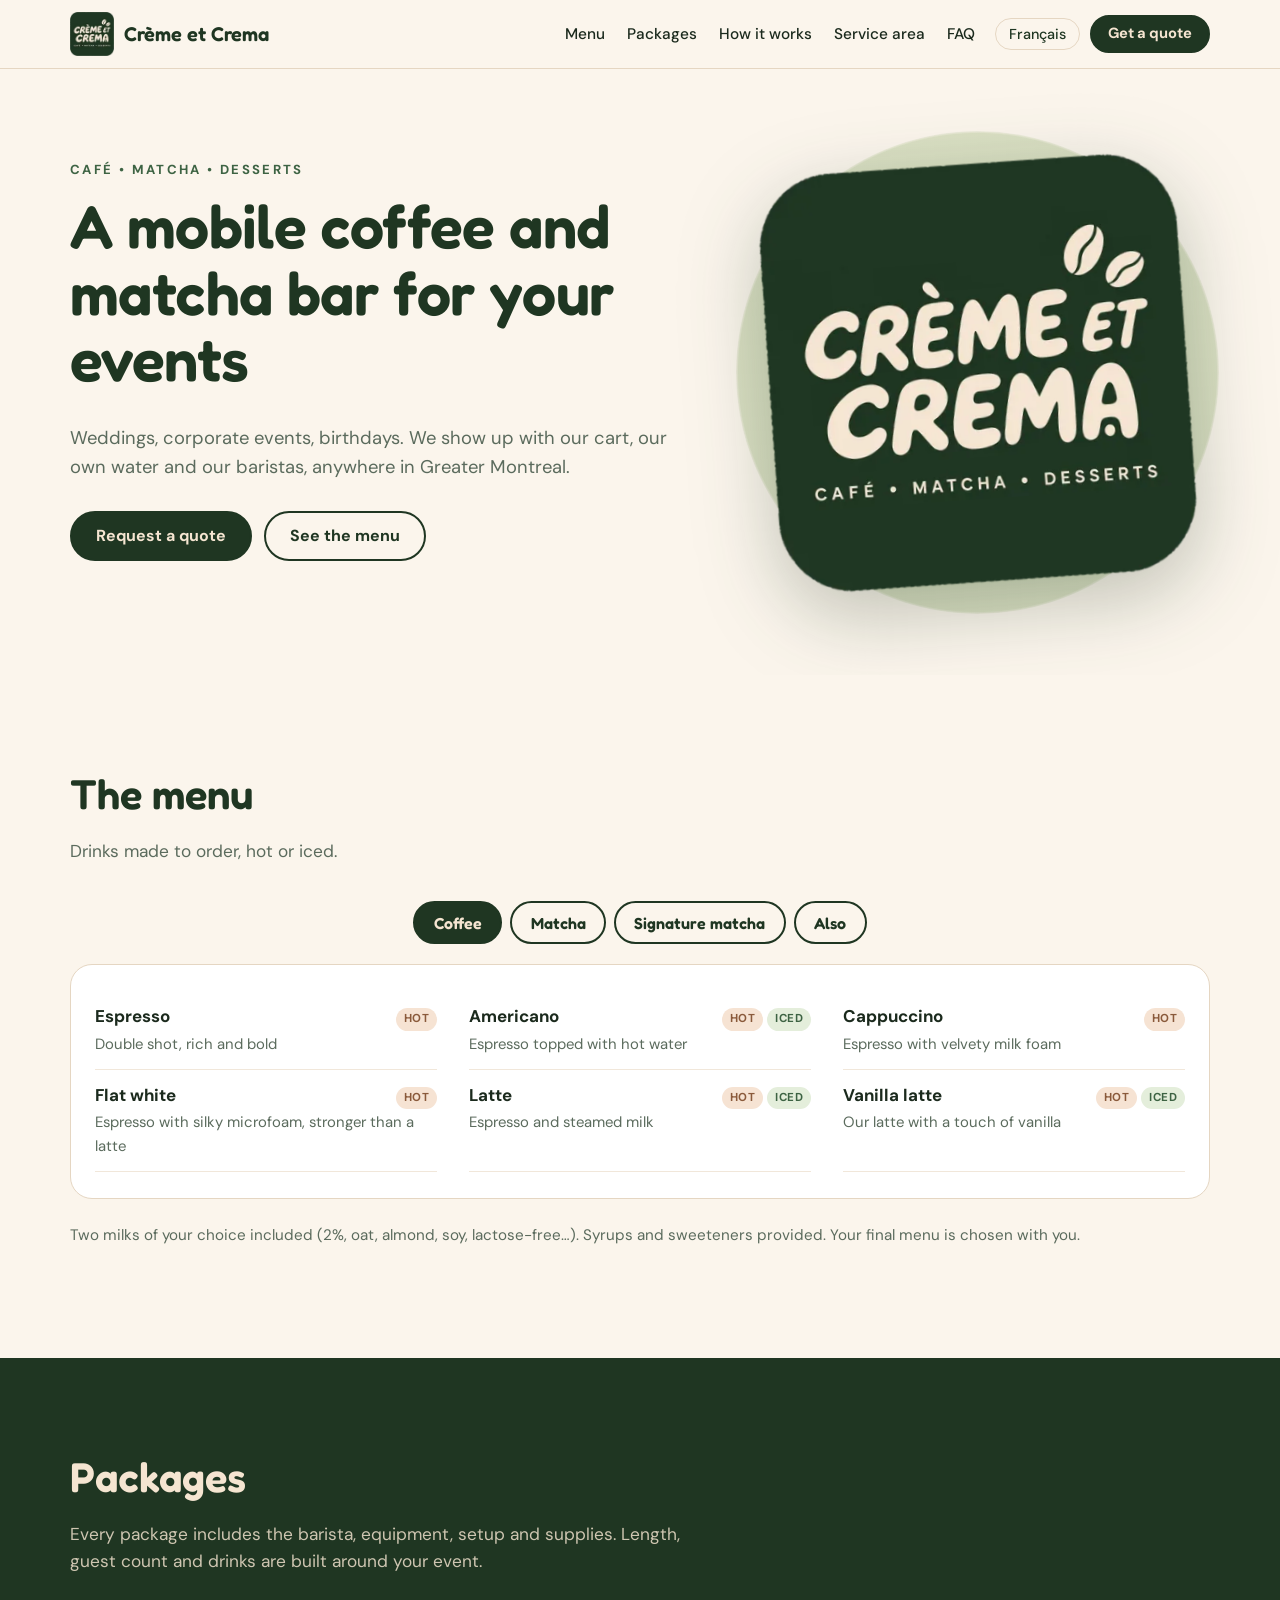
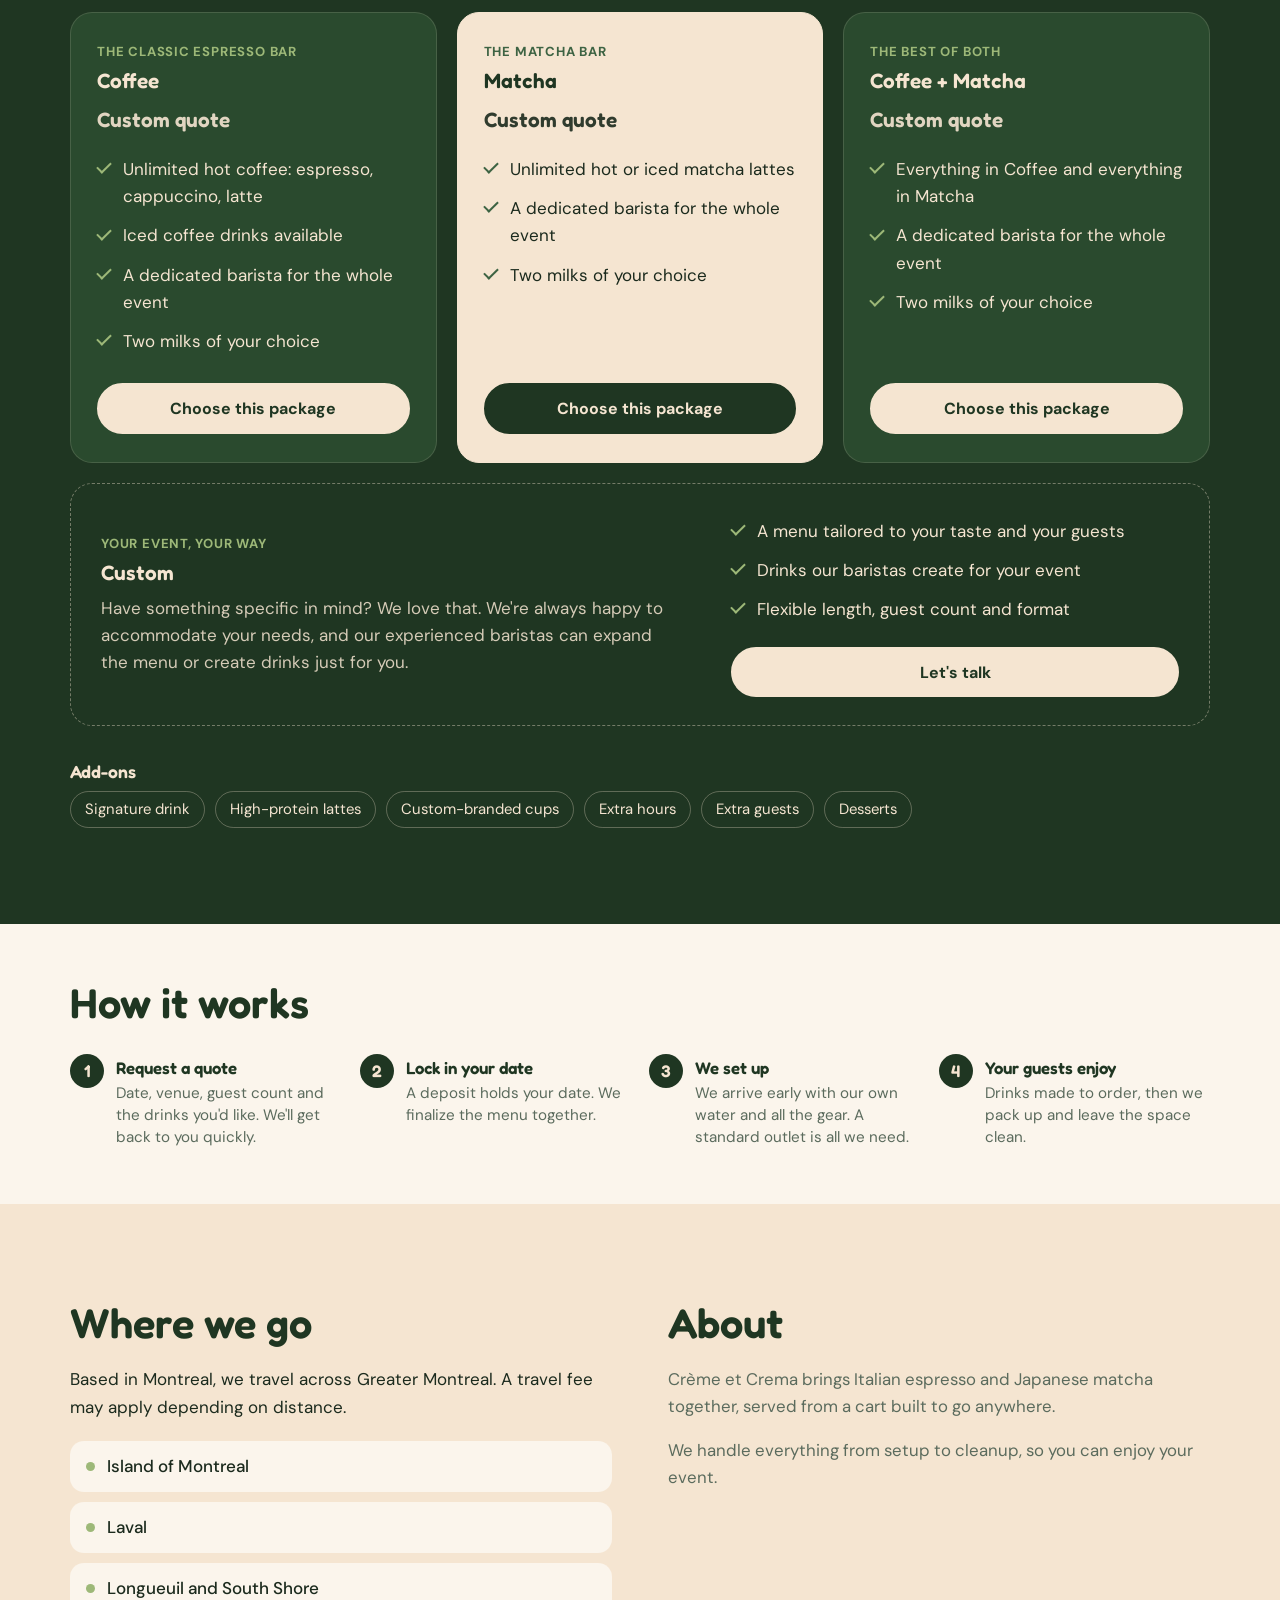
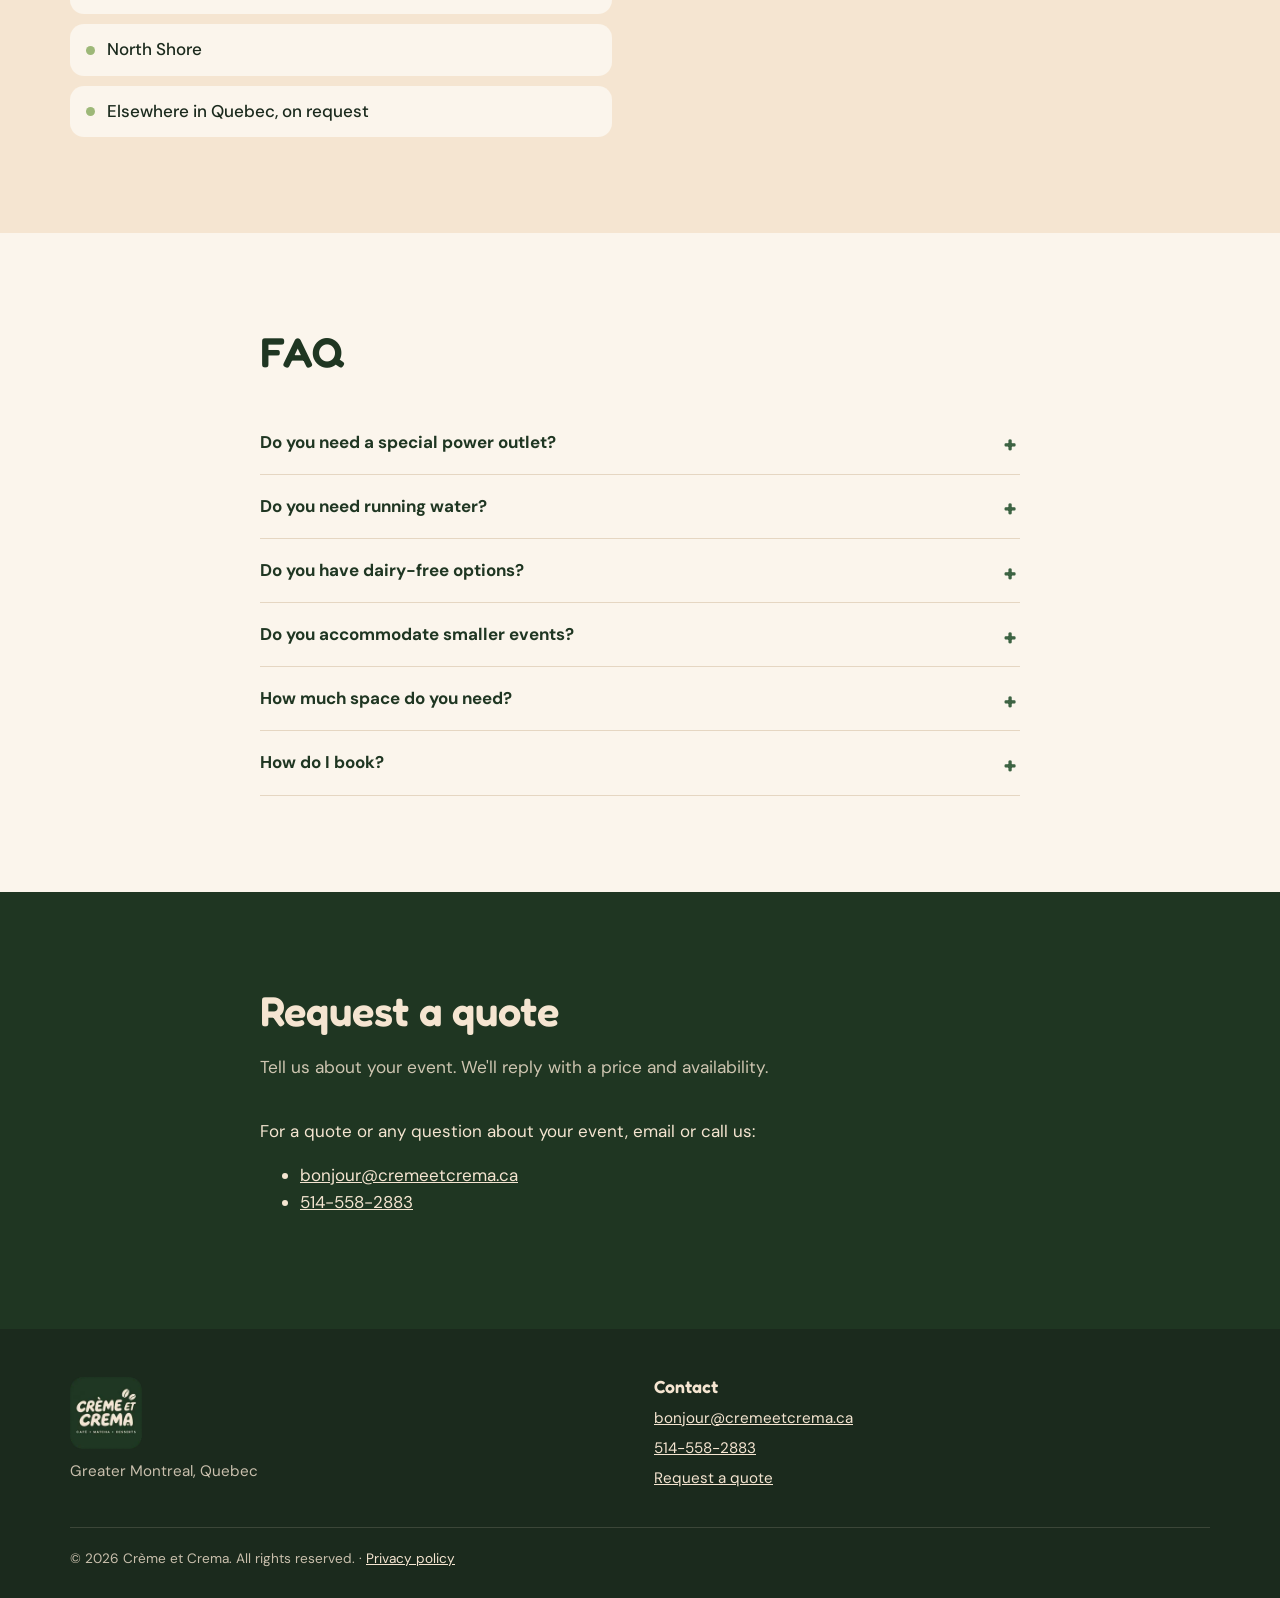
==== commit 3e50a39e: "Publish website (source 0ffdad0)" ====
--- a/en/index.html
+++ b/en/index.html
@@ -23,12 +23,12 @@
   <meta property="og:locale" content="en_CA">
   <meta property="og:locale:alternate" content="fr_CA">
   <meta name="twitter:card" content="summary_large_image">
-  <script type="application/ld+json">{"@context":"https://schema.org","@type":"FoodEstablishment","name":"Crème et Crema","url":"https://cremeetcrema.ca/en/","logo":"https://cremeetcrema.ca/assets/img/logo-512.png","image":"https://cremeetcrema.ca/assets/img/og-image.jpg","description":"Mobile coffee and matcha bar for weddings, corporate events and parties across Greater Montreal.","servesCuisine":["Coffee","Matcha"],"areaServed":{"@type":"City","name":"Montréal"},"inLanguage":"en-CA","telephone":"+1-514-833-1846","email":"bonjour@cremeetcrema.ca"}</script>
+  <script type="application/ld+json">{"@context":"https://schema.org","@type":"FoodEstablishment","name":"Crème et Crema","url":"https://cremeetcrema.ca/en/","logo":"https://cremeetcrema.ca/assets/img/logo-512.png","image":"https://cremeetcrema.ca/assets/img/og-image.jpg","description":"Mobile coffee and matcha bar for weddings, corporate events and parties across Greater Montreal.","servesCuisine":["Coffee","Matcha"],"areaServed":{"@type":"City","name":"Montréal"},"inLanguage":"en-CA","telephone":"+1-514-558-2883","email":"bonjour@cremeetcrema.ca"}</script>
   <!-- seo:end -->
   <link rel="preconnect" href="https://fonts.googleapis.com">
   <link rel="preconnect" href="https://fonts.gstatic.com" crossorigin="">
   <link href="https://fonts.googleapis.com/css2?family=Fredoka:wght@500;600;700&amp;family=DM+Sans:opsz,wght@9..40,400;9..40,500;9..40,700&amp;display=swap" rel="stylesheet">
-  <link rel="stylesheet" href="../assets/css/style.css?v=20261108-8">
+  <link rel="stylesheet" href="../assets/css/style.css?v=20261115-1">
 </head>
 <body>
   <a class="skip" href="#main" data-i18n="skip">Skip to content</a>
@@ -68,11 +68,6 @@
             <a href="#soumission" class="btn" data-i18n="hero.cta">Request a quote</a>
             <a href="#menu" class="btn btn-ghost" data-i18n="hero.cta2">See the menu</a>
           </div>
-          <ul class="badges">
-            <li><span class="dot" aria-hidden="true"></span><span data-i18n="hero.b1">Runs on a standard outlet</span></li>
-            <li><span class="dot" aria-hidden="true"></span><span data-i18n="hero.b2">Two milks of your choice</span></li>
-            <li><span class="dot" aria-hidden="true"></span><span data-i18n="hero.b3">Greater Montreal</span></li>
-          </ul>
         </div>
         <div class="hero-art" aria-hidden="true">
           <div class="halo"></div>
@@ -153,7 +148,7 @@
           <p data-i18n="quote.lead">Tell us about your event. We'll reply with a price and availability.</p>
         </header>
 
-        <div id="quoteContact" class="quote-contact"><p>For a quote or any question about your event, email or call us:</p><ul class="quote-contact-list"><li><a href="mailto:bonjour@cremeetcrema.ca">bonjour@cremeetcrema.ca</a></li><li><a href="tel:5148331846">514-833-1846</a></li></ul></div><form class="quote" id="quoteForm" novalidate="" hidden="">
+        <div id="quoteContact" class="quote-contact"><p>For a quote or any question about your event, email or call us:</p><ul class="quote-contact-list"><li><a href="mailto:bonjour@cremeetcrema.ca">bonjour@cremeetcrema.ca</a></li><li><a href="tel:5145582883">514-558-2883</a></li></ul></div><form class="quote" id="quoteForm" novalidate="" hidden="">
           <input type="text" name="_gotcha" class="hp" tabindex="-1" autocomplete="off" aria-hidden="true">
 
           <div class="form-steps" aria-hidden="true">
@@ -276,17 +271,17 @@
       </div>
       <div class="footer-contact" id="contact">
         <h3 data-i18n="contact.title">Contact</h3>
-        <ul id="contactList"><li><a href="mailto:bonjour@cremeetcrema.ca">bonjour@cremeetcrema.ca</a></li><li><a href="tel:5148331846">514-833-1846</a></li><li><a href="#soumission">Request a quote</a></li></ul>
+        <ul id="contactList"><li><a href="mailto:bonjour@cremeetcrema.ca">bonjour@cremeetcrema.ca</a></li><li><a href="tel:5145582883">514-558-2883</a></li><li><a href="#soumission">Request a quote</a></li></ul>
       </div>
       <p class="footer-legal">© <span id="year">2026</span> Crème et Crema. <span data-i18n="footer.rights">All rights reserved.</span>
         · <a href="../privacy.html?lang=en" data-i18n="f.privacy">Privacy policy</a></p>
     </div>
   </footer>
 
-  <script src="../assets/js/config.js?v=20261108-8"></script>
-  <script src="../assets/js/content.js?v=20261108-8"></script>
-  <script src="../assets/js/i18n.js?v=20261108-8"></script>
-  <script src="../assets/js/main.js?v=20261108-8"></script>
+  <script src="../assets/js/config.js?v=20261115-1"></script>
+  <script src="../assets/js/content.js?v=20261115-1"></script>
+  <script src="../assets/js/i18n.js?v=20261115-1"></script>
+  <script src="../assets/js/main.js?v=20261115-1"></script>
 
 
 
